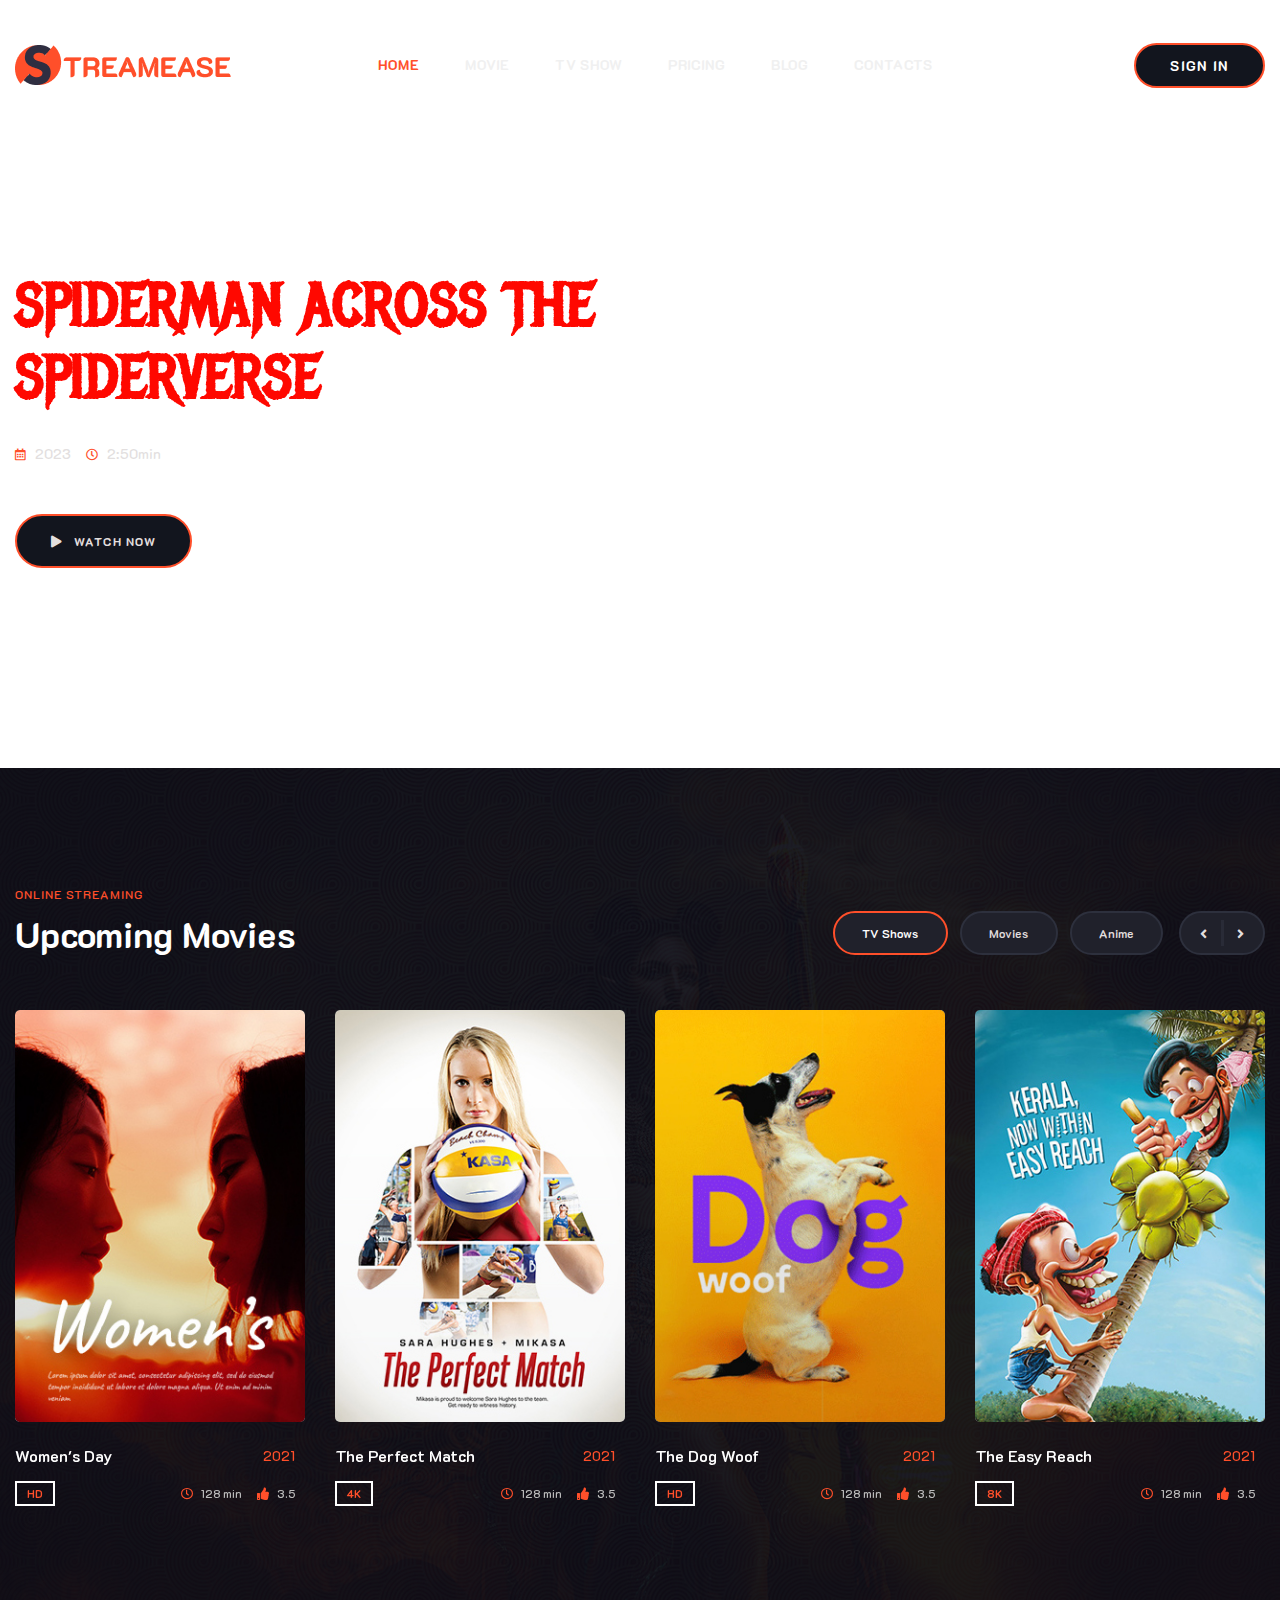
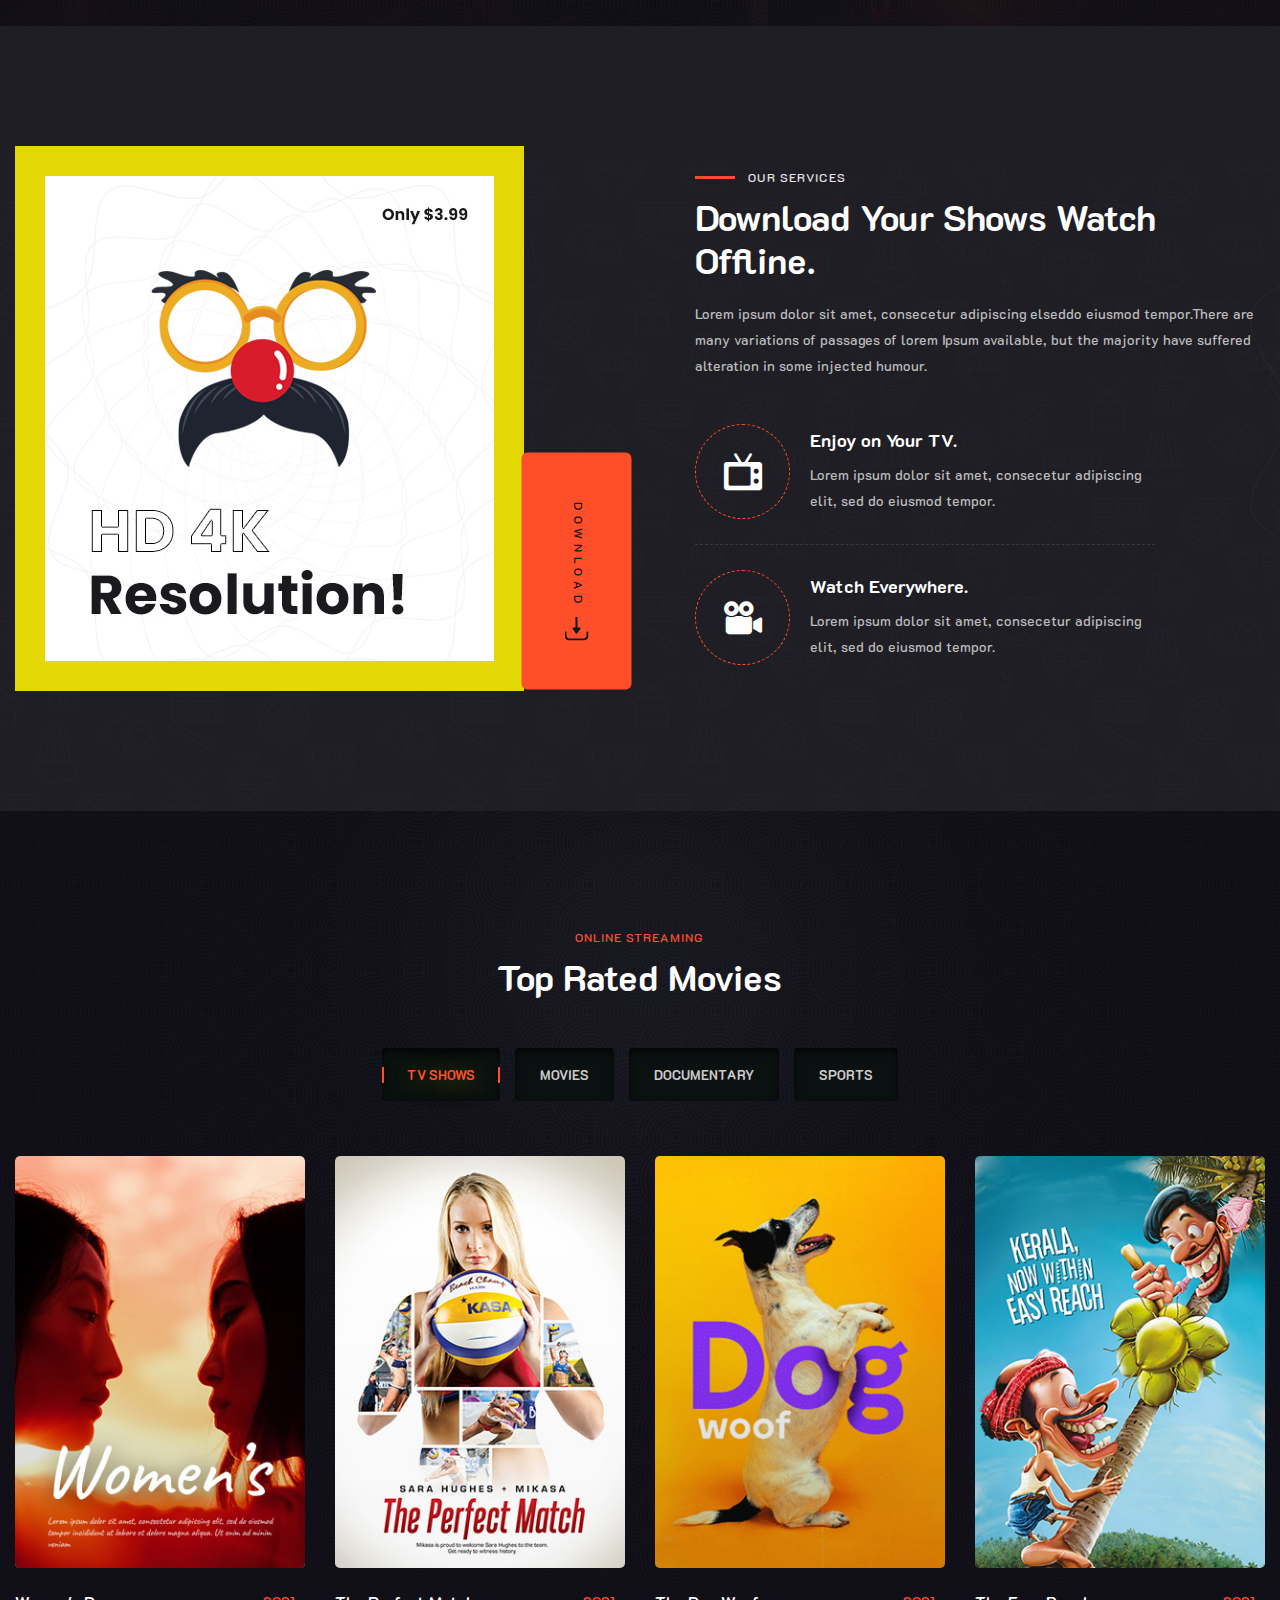
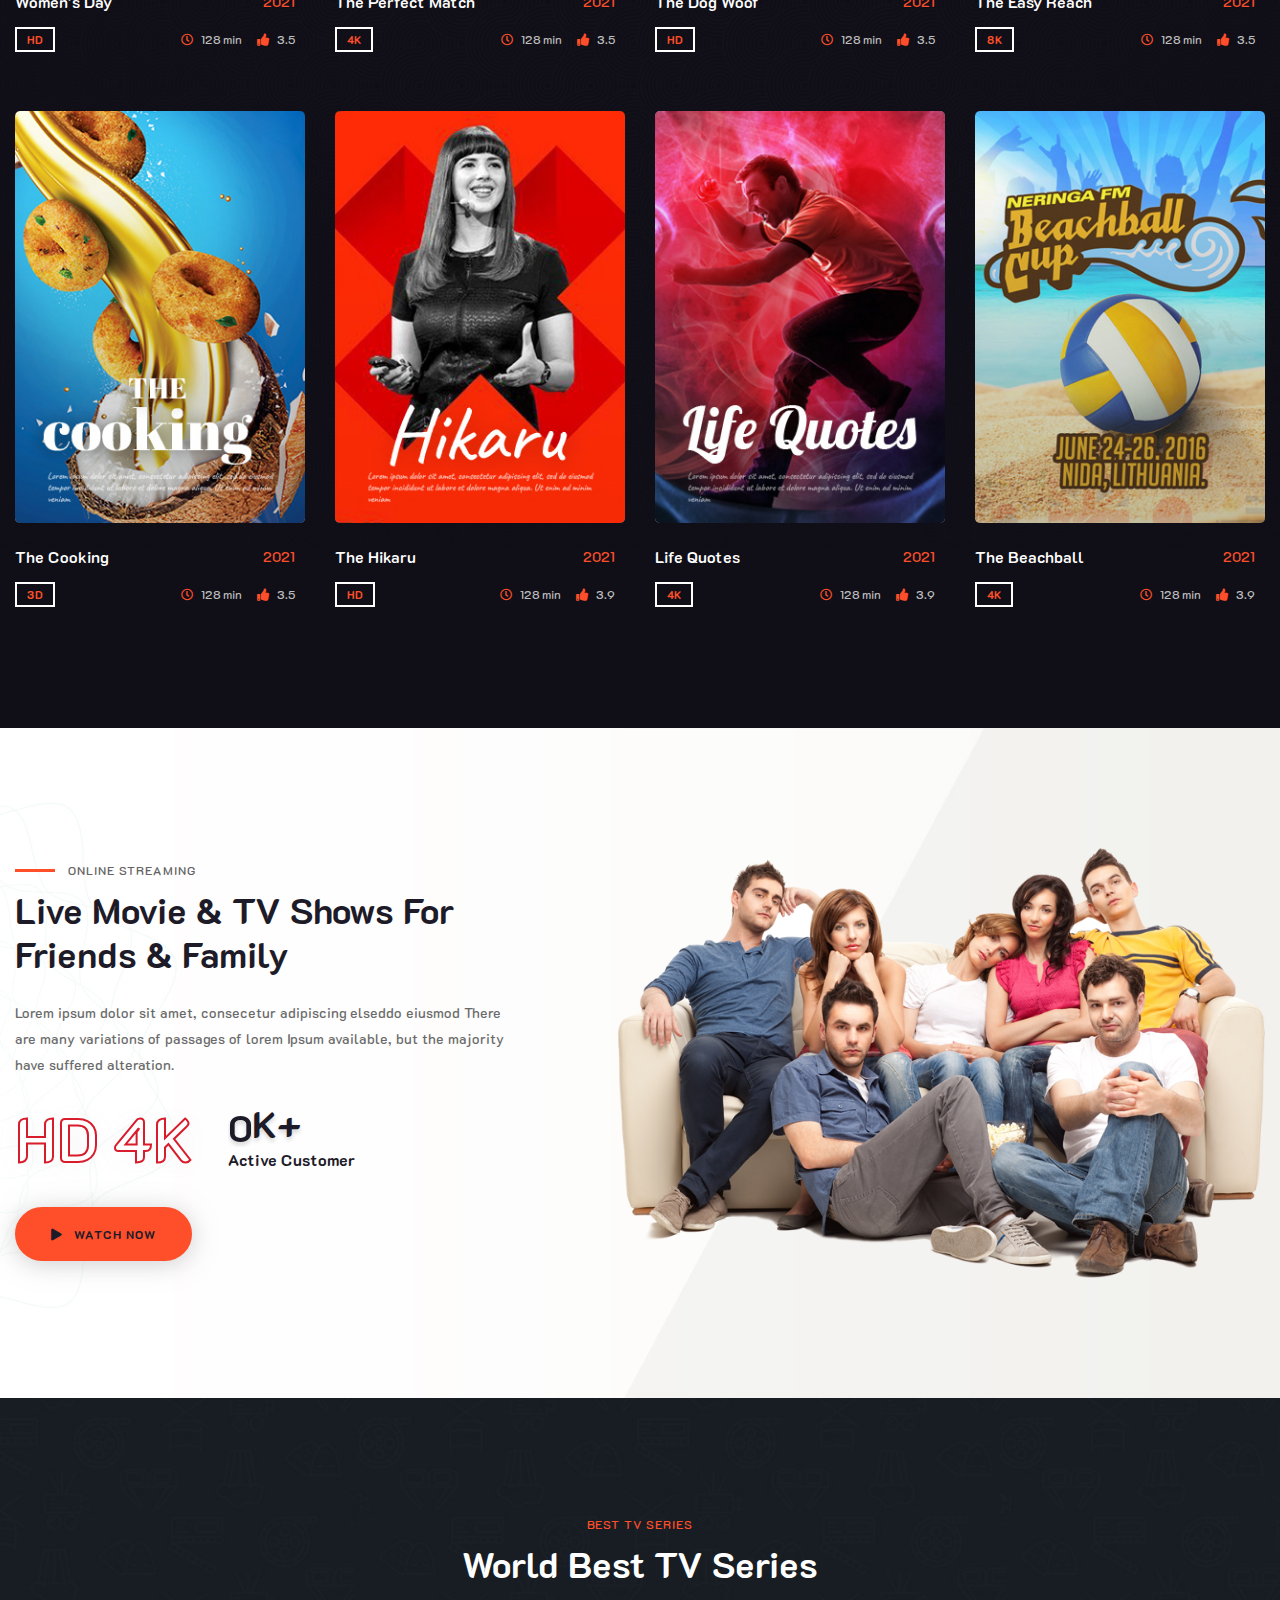
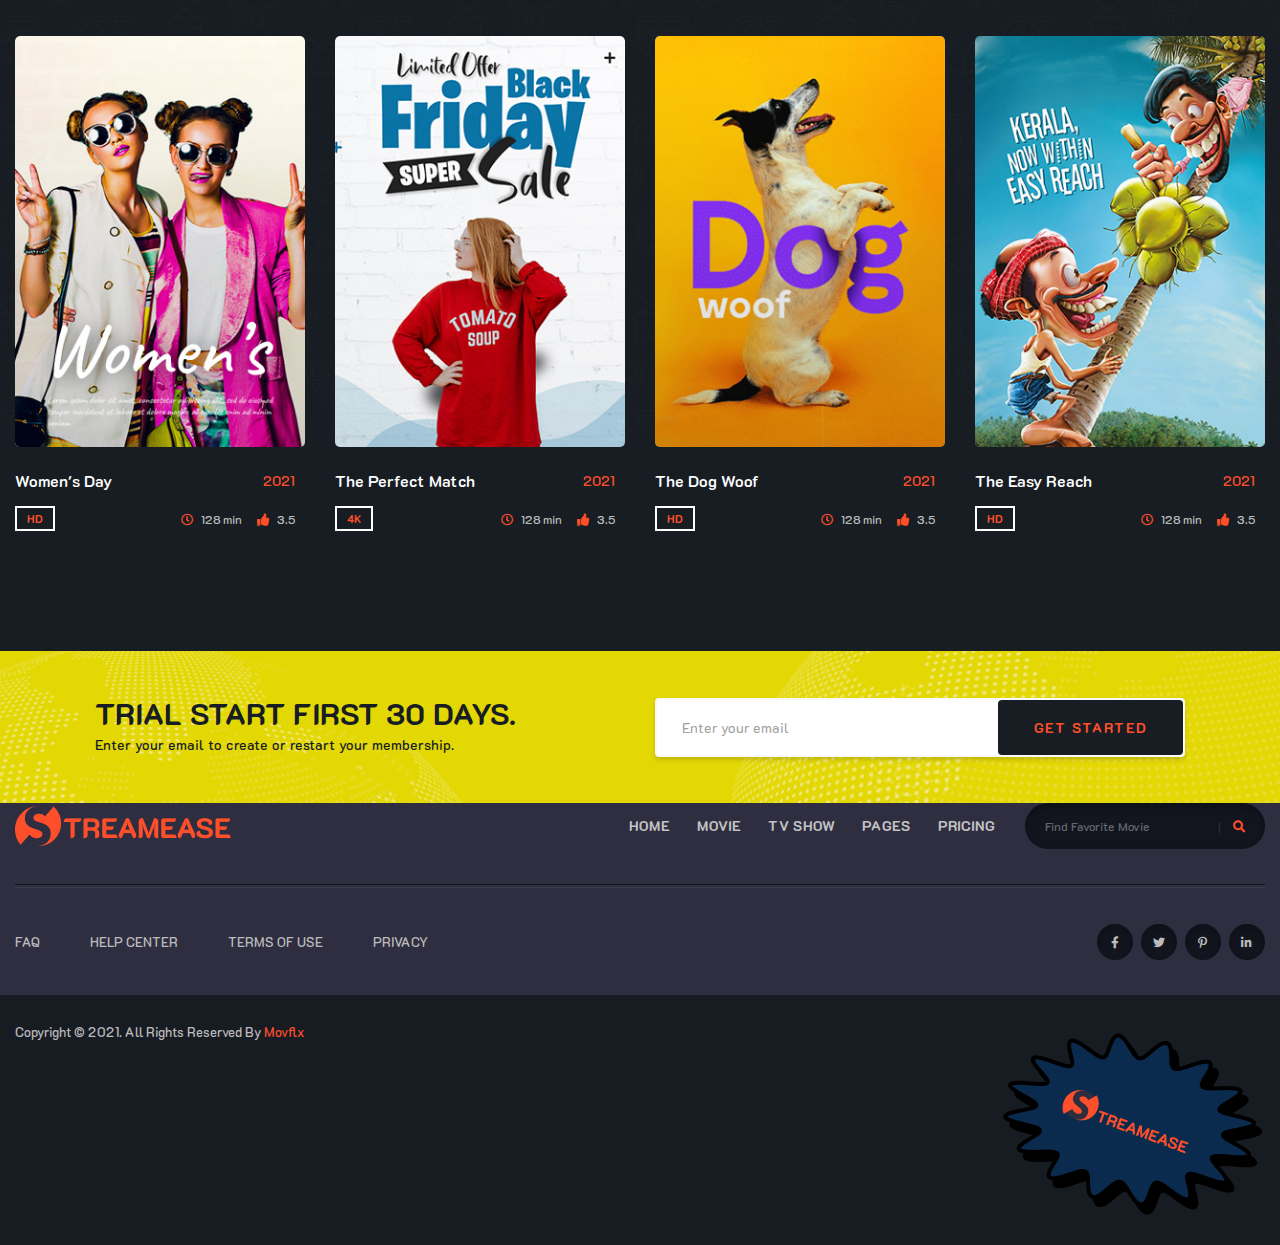
==== index.html @ 201228c8 "first commit" ====
<!doctype html>
<html class="no-js" lang="">
    
<head>
        <meta charset="utf-8">
        <meta http-equiv="x-ua-compatible" content="ie=edge">
        <title>StreamEase - Streaming made easy</title>
        <meta name="description" content="">
        <meta name="viewport" content="width=device-width, initial-scale=1">

		<link rel="shortcut icon" type="image/x-icon" href="img/favicon.png">
        

		<!-- CSS here -->
        <link rel="stylesheet" href="css/bootstrap.min.css">
        <link rel="stylesheet" href="css/animate.min.css">
        <link rel="stylesheet" href="css/magnific-popup.css">
        <link rel="stylesheet" href="css/fontawesome-all.min.css">
        <link rel="stylesheet" href="css/owl.carousel.min.css">
        <link rel="stylesheet" href="css/flaticon.css">
        <link rel="stylesheet" href="css/odometer.css">
        <link rel="stylesheet" href="css/aos.css">
        <link rel="stylesheet" href="css/slick.css">
        <link rel="stylesheet" href="css/default.css">
        <link rel="stylesheet" href="css/style.css">
        <link rel="stylesheet" href="css/responsive.css">
    </head>
    <body>

        <!-- preloader -->
        <!-- <div id="preloader">
            <div id="loading-center">
                <div id="loading-center-absolute">
                    <img src="img/preloader.svg" alt="">
                </div>
            </div>
        </div> -->
        <!-- preloader-end -->

		<!-- Scroll-top -->
        <button class="scroll-top scroll-to-target" data-target="html">
            <i class="fas fa-angle-up"></i>
        </button>
        <!-- Scroll-top-end-->

        <!-- header-area -->
        <header>
            <div id="sticky-header" class="menu-area transparent-header">
                <div class="container custom-container">
                    <div class="row">
                        <div class="col-12">
                            <div class="mobile-nav-toggler"><i class="fas fa-bars"></i></div>
                            <div class="menu-wrap">
                                <nav class="menu-nav show">
                                    <div class="logo">
                                        <a href="index.html">
                                            <img src="img/logo/logo.png" alt="Logo">
                                        </a>
                                    </div>
                                    <div class="navbar-wrap main-menu d-none d-lg-flex">
                                        <ul class="navigation">
                                            <li class="active menu-item-has-children"><a href="#">Home</a>
                                                <ul class="submenu">
                                                    <li class="active"><a href="index.html">Home One</a></li>
                                                    <li><a href="index-2.html">Home Two</a></li>
                                                </ul>
                                            </li>
                                            <li class="menu-item-has-children"><a href="#">Movie</a>
                                                <ul class="submenu">
                                                    <li><a href="movie.html">Movie</a></li>
                                                    <li><a href="movie-details.html">Movie Details</a></li>
                                                </ul>
                                            </li>
                                            <li><a href="tv-show.html">tv show</a></li>
                                            <li><a href="pricing.html">Pricing</a></li>
                                            <li class="menu-item-has-children"><a href="#">blog</a>
                                                <ul class="submenu">
                                                    <li><a href="blog.html">Our Blog</a></li>
                                                    <li><a href="blog-details.html">Blog Details</a></li>
                                                </ul>
                                            </li>
                                            <li><a href="contact.html">contacts</a></li>
                                        </ul>
                                    </div>
                                    <div class="header-action d-none d-md-block">
                                        <ul>
                                            <li class="header-search"><a href="#" data-toggle="modal" data-target="#search-modal"><i class="fas fa-search"></i></a></li>
                                            <li class="header-btn"><a href="#" class="btn">Sign In</a></li>
                                        </ul>
                                    </div>
                                </nav>
                            </div>

                            <!-- Mobile Menu  -->
                            <div class="mobile-menu">
                                <div class="close-btn"><i class="fas fa-times"></i></div>

                                <nav class="menu-box">
                                    <div class="nav-logo"><a href="index.html"><img src="img/logo/logo.png" alt="" title=""></a>
                                    </div>
                                    <div class="menu-outer">
                                        <!--Here Menu Will Come Automatically Via Javascript / Same Menu as in Header-->
                                    </div>
                                    <div class="social-links">
                                        <ul class="clearfix">
                                            <li><a href="#"><span class="fab fa-twitter"></span></a></li>
                                            <li><a href="#"><span class="fab fa-facebook-square"></span></a></li>
                                            <li><a href="#"><span class="fab fa-pinterest-p"></span></a></li>
                                            <li><a href="#"><span class="fab fa-instagram"></span></a></li>
                                            <li><a href="#"><span class="fab fa-youtube"></span></a></li>
                                        </ul>
                                    </div>
                                </nav>
                            </div>
                            <div class="menu-backdrop"></div>
                            <!-- End Mobile Menu -->

                            <!-- Modal Search -->
                            <div class="modal fade" id="search-modal" tabindex="-1" role="dialog" aria-hidden="true">
                                <div class="modal-dialog" role="document">
                                    <div class="modal-content">
                                        <form>
                                            <input type="text" placeholder="Search here...">
                                            <button><i class="fas fa-search"></i></button>
                                        </form>
                                    </div>
                                </div>
                            </div>
                            <!-- Modal Search-end -->

                        </div>
                    </div>
                </div>
            </div>
        </header>
        <!-- header-area-end -->


        <!-- main-area -->
        <main>

            <!-- banner-area -->
            <section class="banner-area banner-bg" data-background="img/banner/banner_bg01.jpg">
                <div class="container custom-container">
                    <div class="row">
                        <div class="col-xl-6 col-lg-8">
                            <div class="banner-content">
                                <h6 class="sub-title wow fadeInUp" data-wow-delay=".2s" data-wow-duration="1.8s"></h6>
                                <h2 class="title wow fadeInUp" data-wow-delay=".4s" data-wow-duration="1.8s" style="font-family: 'Metal Mania', cursive;"><span style="color: #FF0800;">SPIDERMAN ACROSS THE SPIDERVERSE</span></h2>
                                <div class="banner-meta wow fadeInUp" data-wow-delay=".6s" data-wow-duration="1.8s">
                                    <ul>
                                        <li class="release-time">
                                            <span><i class="far fa-calendar-alt"></i> 2023</span>
                                            <span><i class="far fa-clock"></i> 2:50min</span>
                                        </li>
                                    </ul>
                                </div>
                                <a href="https://youtu.be/shW9i6k8cB0" class="banner-btn btn popup-video wow fadeInUp" data-wow-delay=".8s" data-wow-duration="1.8s"><i class="fas fa-play"></i> Watch Now</a>
                            </div>
                        </div>
                    </div>
                </div>
            </section>
            <!-- banner-area-end -->

            <!-- up-coming-movie-area -->
            <section class="ucm-area ucm-bg" data-background="img/bg/ucm_bg.jpg">
                <div class="ucm-bg-shape" data-background="img/bg/ucm_bg_shape.png"></div>
                <div class="container">
                    <div class="row align-items-end mb-55">
                        <div class="col-lg-6">
                            <div class="section-title text-center text-lg-left">
                                <span class="sub-title">ONLINE STREAMING</span>
                                <h2 class="title">Upcoming Movies</h2>
                            </div>
                        </div>
                        <div class="col-lg-6">
                            <div class="ucm-nav-wrap">
                                <ul class="nav nav-tabs" id="myTab" role="tablist">
                                    <li class="nav-item" role="presentation">
                                        <a class="nav-link active" id="tvShow-tab" data-toggle="tab" href="#tvShow" role="tab" aria-controls="tvShow" aria-selected="true">TV Shows</a>
                                    </li>
                                    <li class="nav-item" role="presentation">
                                        <a class="nav-link" id="movies-tab" data-toggle="tab" href="#movies" role="tab" aria-controls="movies" aria-selected="false">Movies</a>
                                    </li>
                                    <li class="nav-item" role="presentation">
                                        <a class="nav-link" id="anime-tab" data-toggle="tab" href="#anime" role="tab" aria-controls="anime" aria-selected="false">Anime</a>
                                    </li>
                                </ul>
                            </div>
                        </div>
                    </div>
                    <div class="tab-content" id="myTabContent">
                        <div class="tab-pane fade show active" id="tvShow" role="tabpanel" aria-labelledby="tvShow-tab">
                            <div class="ucm-active owl-carousel">
                                <div class="movie-item mb-50">
                                    <div class="movie-poster">
                                        <a href="movie-details.html"><img src="img/poster/ucm_poster01.jpg" alt=""></a>
                                    </div>
                                    <div class="movie-content">
                                        <div class="top">
                                            <h5 class="title"><a href="movie-details.html">Women's Day</a></h5>
                                            <span class="date">2021</span>
                                        </div>
                                        <div class="bottom">
                                            <ul>
                                                <li><span class="quality">hd</span></li>
                                                <li>
                                                    <span class="duration"><i class="far fa-clock"></i> 128 min</span>
                                                    <span class="rating"><i class="fas fa-thumbs-up"></i> 3.5</span>
                                                </li>
                                            </ul>
                                        </div>
                                    </div>
                                </div>
                                <div class="movie-item mb-50">
                                    <div class="movie-poster">
                                        <a href="movie-details.html"><img src="img/poster/ucm_poster02.jpg" alt=""></a>
                                    </div>
                                    <div class="movie-content">
                                        <div class="top">
                                            <h5 class="title"><a href="movie-details.html">The Perfect Match</a></h5>
                                            <span class="date">2021</span>
                                        </div>
                                        <div class="bottom">
                                            <ul>
                                                <li><span class="quality">4k</span></li>
                                                <li>
                                                    <span class="duration"><i class="far fa-clock"></i> 128 min</span>
                                                    <span class="rating"><i class="fas fa-thumbs-up"></i> 3.5</span>
                                                </li>
                                            </ul>
                                        </div>
                                    </div>
                                </div>
                                <div class="movie-item mb-50">
                                    <div class="movie-poster">
                                        <a href="movie-details.html"><img src="img/poster/ucm_poster03.jpg" alt=""></a>
                                    </div>
                                    <div class="movie-content">
                                        <div class="top">
                                            <h5 class="title"><a href="movie-details.html">The Dog Woof</a></h5>
                                            <span class="date">2021</span>
                                        </div>
                                        <div class="bottom">
                                            <ul>
                                                <li><span class="quality">hd</span></li>
                                                <li>
                                                    <span class="duration"><i class="far fa-clock"></i> 128 min</span>
                                                    <span class="rating"><i class="fas fa-thumbs-up"></i> 3.5</span>
                                                </li>
                                            </ul>
                                        </div>
                                    </div>
                                </div>
                                <div class="movie-item mb-50">
                                    <div class="movie-poster">
                                        <a href="movie-details.html"><img src="img/poster/ucm_poster04.jpg" alt=""></a>
                                    </div>
                                    <div class="movie-content">
                                        <div class="top">
                                            <h5 class="title"><a href="movie-details.html">The Easy Reach</a></h5>
                                            <span class="date">2021</span>
                                        </div>
                                        <div class="bottom">
                                            <ul>
                                                <li><span class="quality">8k</span></li>
                                                <li>
                                                    <span class="duration"><i class="far fa-clock"></i> 128 min</span>
                                                    <span class="rating"><i class="fas fa-thumbs-up"></i> 3.5</span>
                                                </li>
                                            </ul>
                                        </div>
                                    </div>
                                </div>
                                <div class="movie-item mb-50">
                                    <div class="movie-poster">
                                        <a href="movie-details.html"><img src="img/poster/ucm_poster05.jpg" alt=""></a>
                                    </div>
                                    <div class="movie-content">
                                        <div class="top">
                                            <h5 class="title"><a href="movie-details.html">The Cooking</a></h5>
                                            <span class="date">2021</span>
                                        </div>
                                        <div class="bottom">
                                            <ul>
                                                <li><span class="quality">hd</span></li>
                                                <li>
                                                    <span class="duration"><i class="far fa-clock"></i> 128 min</span>
                                                    <span class="rating"><i class="fas fa-thumbs-up"></i> 3.5</span>
                                                </li>
                                            </ul>
                                        </div>
                                    </div>
                                </div>
                            </div>
                        </div>
                        <div class="tab-pane fade" id="movies" role="tabpanel" aria-labelledby="movies-tab">
                            <div class="ucm-active owl-carousel">
                                <div class="movie-item mb-50">
                                    <div class="movie-poster">
                                        <a href="movie-details.html"><img src="img/poster/ucm_poster05.jpg" alt=""></a>
                                    </div>
                                    <div class="movie-content">
                                        <div class="top">
                                            <h5 class="title"><a href="movie-details.html">The Cooking</a></h5>
                                            <span class="date">2021</span>
                                        </div>
                                        <div class="bottom">
                                            <ul>
                                                <li><span class="quality">hd</span></li>
                                                <li>
                                                    <span class="duration"><i class="far fa-clock"></i> 128 min</span>
                                                    <span class="rating"><i class="fas fa-thumbs-up"></i> 3.5</span>
                                                </li>
                                            </ul>
                                        </div>
                                    </div>
                                </div>
                                <div class="movie-item mb-50">
                                    <div class="movie-poster">
                                        <a href="movie-details.html"><img src="img/poster/ucm_poster06.jpg" alt=""></a>
                                    </div>
                                    <div class="movie-content">
                                        <div class="top">
                                            <h5 class="title"><a href="movie-details.html">The Hikers</a></h5>
                                            <span class="date">2021</span>
                                        </div>
                                        <div class="bottom">
                                            <ul>
                                                <li><span class="quality">4k</span></li>
                                                <li>
                                                    <span class="duration"><i class="far fa-clock"></i> 128 min</span>
                                                    <span class="rating"><i class="fas fa-thumbs-up"></i> 3.5</span>
                                                </li>
                                            </ul>
                                        </div>
                                    </div>
                                </div>
                                <div class="movie-item mb-50">
                                    <div class="movie-poster">
                                        <a href="movie-details.html"><img src="img/poster/ucm_poster07.jpg" alt=""></a>
                                    </div>
                                    <div class="movie-content">
                                        <div class="top">
                                            <h5 class="title"><a href="movie-details.html">Life Quotes</a></h5>
                                            <span class="date">2021</span>
                                        </div>
                                        <div class="bottom">
                                            <ul>
                                                <li><span class="quality">hd</span></li>
                                                <li>
                                                    <span class="duration"><i class="far fa-clock"></i> 128 min</span>
                                                    <span class="rating"><i class="fas fa-thumbs-up"></i> 3.5</span>
                                                </li>
                                            </ul>
                                        </div>
                                    </div>
                                </div>
                                <div class="movie-item mb-50">
                                    <div class="movie-poster">
                                        <a href="movie-details.html"><img src="img/poster/ucm_poster08.jpg" alt=""></a>
                                    </div>
                                    <div class="movie-content">
                                        <div class="top">
                                            <h5 class="title"><a href="movie-details.html">The Beachball</a></h5>
                                            <span class="date">2021</span>
                                        </div>
                                        <div class="bottom">
                                            <ul>
                                                <li><span class="quality">4k</span></li>
                                                <li>
                                                    <span class="duration"><i class="far fa-clock"></i> 128 min</span>
                                                    <span class="rating"><i class="fas fa-thumbs-up"></i> 3.5</span>
                                                </li>
                                            </ul>
                                        </div>
                                    </div>
                                </div>
                                <div class="movie-item mb-50">
                                    <div class="movie-poster">
                                        <a href="movie-details.html"><img src="img/poster/ucm_poster03.jpg" alt=""></a>
                                    </div>
                                    <div class="movie-content">
                                        <div class="top">
                                            <h5 class="title"><a href="movie-details.html">The Dog Woof</a></h5>
                                            <span class="date">2021</span>
                                        </div>
                                        <div class="bottom">
                                            <ul>
                                                <li><span class="quality">hd</span></li>
                                                <li>
                                                    <span class="duration"><i class="far fa-clock"></i> 128 min</span>
                                                    <span class="rating"><i class="fas fa-thumbs-up"></i> 3.5</span>
                                                </li>
                                            </ul>
                                        </div>
                                    </div>
                                </div>
                            </div>
                        </div>
                        <div class="tab-pane fade" id="anime" role="tabpanel" aria-labelledby="anime-tab">
                            <div class="ucm-active owl-carousel">
                                <div class="movie-item mb-50">
                                    <div class="movie-poster">
                                        <a href="movie-details.html"><img src="img/poster/ucm_poster01.jpg" alt=""></a>
                                    </div>
                                    <div class="movie-content">
                                        <div class="top">
                                            <h5 class="title"><a href="movie-details.html">Women's Day</a></h5>
                                            <span class="date">2021</span>
                                        </div>
                                        <div class="bottom">
                                            <ul>
                                                <li><span class="quality">hd</span></li>
                                                <li>
                                                    <span class="duration"><i class="far fa-clock"></i> 128 min</span>
                                                    <span class="rating"><i class="fas fa-thumbs-up"></i> 3.5</span>
                                                </li>
                                            </ul>
                                        </div>
                                    </div>
                                </div>
                                <div class="movie-item mb-50">
                                    <div class="movie-poster">
                                        <a href="movie-details.html"><img src="img/poster/ucm_poster02.jpg" alt=""></a>
                                    </div>
                                    <div class="movie-content">
                                        <div class="top">
                                            <h5 class="title"><a href="movie-details.html">The Perfect Match</a></h5>
                                            <span class="date">2021</span>
                                        </div>
                                        <div class="bottom">
                                            <ul>
                                                <li><span class="quality">4k</span></li>
                                                <li>
                                                    <span class="duration"><i class="far fa-clock"></i> 128 min</span>
                                                    <span class="rating"><i class="fas fa-thumbs-up"></i> 3.5</span>
                                                </li>
                                            </ul>
                                        </div>
                                    </div>
                                </div>
                                <div class="movie-item mb-50">
                                    <div class="movie-poster">
                                        <a href="movie-details.html"><img src="img/poster/ucm_poster03.jpg" alt=""></a>
                                    </div>
                                    <div class="movie-content">
                                        <div class="top">
                                            <h5 class="title"><a href="movie-details.html">The Dog Woof</a></h5>
                                            <span class="date">2021</span>
                                        </div>
                                        <div class="bottom">
                                            <ul>
                                                <li><span class="quality">hd</span></li>
                                                <li>
                                                    <span class="duration"><i class="far fa-clock"></i> 128 min</span>
                                                    <span class="rating"><i class="fas fa-thumbs-up"></i> 3.5</span>
                                                </li>
                                            </ul>
                                        </div>
                                    </div>
                                </div>
                                <div class="movie-item mb-50">
                                    <div class="movie-poster">
                                        <a href="movie-details.html"><img src="img/poster/ucm_poster04.jpg" alt=""></a>
                                    </div>
                                    <div class="movie-content">
                                        <div class="top">
                                            <h5 class="title"><a href="movie-details.html">The Easy Reach</a></h5>
                                            <span class="date">2021</span>
                                        </div>
                                        <div class="bottom">
                                            <ul>
                                                <li><span class="quality">8k</span></li>
                                                <li>
                                                    <span class="duration"><i class="far fa-clock"></i> 128 min</span>
                                                    <span class="rating"><i class="fas fa-thumbs-up"></i> 3.5</span>
                                                </li>
                                            </ul>
                                        </div>
                                    </div>
                                </div>
                                <div class="movie-item mb-50">
                                    <div class="movie-poster">
                                        <a href="movie-details.html"><img src="img/poster/ucm_poster05.jpg" alt=""></a>
                                    </div>
                                    <div class="movie-content">
                                        <div class="top">
                                            <h5 class="title"><a href="movie-details.html">The Cooking</a></h5>
                                            <span class="date">2021</span>
                                        </div>
                                        <div class="bottom">
                                            <ul>
                                                <li><span class="quality">hd</span></li>
                                                <li>
                                                    <span class="duration"><i class="far fa-clock"></i> 128 min</span>
                                                    <span class="rating"><i class="fas fa-thumbs-up"></i> 3.5</span>
                                                </li>
                                            </ul>
                                        </div>
                                    </div>
                                </div>
                            </div>
                        </div>
                    </div>
                </div>
            </section>
            <!-- up-coming-movie-area-end -->

            <!-- services-area -->
            <section class="services-area services-bg" data-background="img/bg/services_bg.jpg">
                <div class="container">
                    <div class="row align-items-center">
                        <div class="col-lg-6">
                            <div class="services-img-wrap">
                                <img src="img/images/services_img.jpg" alt="">
                                <a href="img/images/services_img.jpg" class="download-btn" download>Download <img src="fonts/download.svg" alt=""></a>
                            </div>
                        </div>
                        <div class="col-lg-6">
                            <div class="services-content-wrap">
                                <div class="section-title title-style-two mb-20">
                                    <span class="sub-title">Our Services</span>
                                    <h2 class="title">Download Your Shows Watch Offline.</h2>
                                </div>
                                <p>Lorem ipsum dolor sit amet, consecetur adipiscing elseddo eiusmod tempor.There are many variations of passages of lorem
                                Ipsum available, but the majority have suffered alteration in some injected humour.</p>
                                <div class="services-list">
                                    <ul>
                                        <li>
                                            <div class="icon">
                                                <i class="flaticon-television"></i>
                                            </div>
                                            <div class="content">
                                                <h5>Enjoy on Your TV.</h5>
                                                <p>Lorem ipsum dolor sit amet, consecetur adipiscing elit, sed do eiusmod tempor.</p>
                                            </div>
                                        </li>
                                        <li>
                                            <div class="icon">
                                                <i class="flaticon-video-camera"></i>
                                            </div>
                                            <div class="content">
                                                <h5>Watch Everywhere.</h5>
                                                <p>Lorem ipsum dolor sit amet, consecetur adipiscing elit, sed do eiusmod tempor.</p>
                                            </div>
                                        </li>
                                    </ul>
                                </div>
                            </div>
                        </div>
                    </div>
                </div>
            </section>
            <!-- services-area-end -->

            <!-- top-rated-movie -->
            <section class="top-rated-movie tr-movie-bg" data-background="img/bg/tr_movies_bg.jpg">
                <div class="container">
                    <div class="row justify-content-center">
                        <div class="col-lg-8">
                            <div class="section-title text-center mb-50">
                                <span class="sub-title">ONLINE STREAMING</span>
                                <h2 class="title">Top Rated Movies</h2>
                            </div>
                        </div>
                    </div>
                    <div class="row justify-content-center">
                        <div class="col-lg-8">
                            <div class="tr-movie-menu-active text-center">
                                <button class="active" data-filter="*">TV Shows</button>
                                <button class="" data-filter=".cat-one">Movies</button>
                                <button class="" data-filter=".cat-two">documentary</button>
                                <button class="" data-filter=".cat-three">sports</button>
                            </div>
                        </div>
                    </div>
                    <div class="row tr-movie-active">
                        <div class="col-xl-3 col-lg-4 col-sm-6 grid-item grid-sizer cat-two">
                            <div class="movie-item mb-60">
                                <div class="movie-poster">
                                    <a href="movie-details.html"><img src="img/poster/ucm_poster01.jpg" alt=""></a>
                                </div>
                                <div class="movie-content">
                                    <div class="top">
                                        <h5 class="title"><a href="movie-details.html">Women's Day</a></h5>
                                        <span class="date">2021</span>
                                    </div>
                                    <div class="bottom">
                                        <ul>
                                            <li><span class="quality">hd</span></li>
                                            <li>
                                                <span class="duration"><i class="far fa-clock"></i> 128 min</span>
                                                <span class="rating"><i class="fas fa-thumbs-up"></i> 3.5</span>
                                            </li>
                                        </ul>
                                    </div>
                                </div>
                            </div>
                        </div>
                        <div class="col-xl-3 col-lg-4 col-sm-6 grid-item grid-sizer cat-one cat-three">
                            <div class="movie-item mb-60">
                                <div class="movie-poster">
                                    <a href="movie-details.html"><img src="img/poster/ucm_poster02.jpg" alt=""></a>
                                </div>
                                <div class="movie-content">
                                    <div class="top">
                                        <h5 class="title"><a href="movie-details.html">The Perfect Match</a></h5>
                                        <span class="date">2021</span>
                                    </div>
                                    <div class="bottom">
                                        <ul>
                                            <li><span class="quality">4k</span></li>
                                            <li>
                                                <span class="duration"><i class="far fa-clock"></i> 128 min</span>
                                                <span class="rating"><i class="fas fa-thumbs-up"></i> 3.5</span>
                                            </li>
                                        </ul>
                                    </div>
                                </div>
                            </div>
                        </div>
                        <div class="col-xl-3 col-lg-4 col-sm-6 grid-item grid-sizer cat-two">
                            <div class="movie-item mb-60">
                                <div class="movie-poster">
                                    <a href="movie-details.html"><img src="img/poster/ucm_poster03.jpg" alt=""></a>
                                </div>
                                <div class="movie-content">
                                    <div class="top">
                                        <h5 class="title"><a href="movie-details.html">The Dog Woof</a></h5>
                                        <span class="date">2021</span>
                                    </div>
                                    <div class="bottom">
                                        <ul>
                                            <li><span class="quality">hd</span></li>
                                            <li>
                                                <span class="duration"><i class="far fa-clock"></i> 128 min</span>
                                                <span class="rating"><i class="fas fa-thumbs-up"></i> 3.5</span>
                                            </li>
                                        </ul>
                                    </div>
                                </div>
                            </div>
                        </div>
                        <div class="col-xl-3 col-lg-4 col-sm-6 grid-item grid-sizer cat-one cat-three">
                            <div class="movie-item mb-60">
                                <div class="movie-poster">
                                    <a href="movie-details.html"><img src="img/poster/ucm_poster04.jpg" alt=""></a>
                                </div>
                                <div class="movie-content">
                                    <div class="top">
                                        <h5 class="title"><a href="movie-details.html">The Easy Reach</a></h5>
                                        <span class="date">2021</span>
                                    </div>
                                    <div class="bottom">
                                        <ul>
                                            <li><span class="quality">8K</span></li>
                                            <li>
                                                <span class="duration"><i class="far fa-clock"></i> 128 min</span>
                                                <span class="rating"><i class="fas fa-thumbs-up"></i> 3.5</span>
                                            </li>
                                        </ul>
                                    </div>
                                </div>
                            </div>
                        </div>
                        <div class="col-xl-3 col-lg-4 col-sm-6 grid-item grid-sizer cat-two">
                            <div class="movie-item mb-60">
                                <div class="movie-poster">
                                    <a href="movie-details.html"><img src="img/poster/ucm_poster05.jpg" alt=""></a>
                                </div>
                                <div class="movie-content">
                                    <div class="top">
                                        <h5 class="title"><a href="movie-details.html">The Cooking</a></h5>
                                        <span class="date">2021</span>
                                    </div>
                                    <div class="bottom">
                                        <ul>
                                            <li><span class="quality">3D</span></li>
                                            <li>
                                                <span class="duration"><i class="far fa-clock"></i> 128 min</span>
                                                <span class="rating"><i class="fas fa-thumbs-up"></i> 3.5</span>
                                            </li>
                                        </ul>
                                    </div>
                                </div>
                            </div>
                        </div>
                        <div class="col-xl-3 col-lg-4 col-sm-6 grid-item grid-sizer cat-one cat-three">
                            <div class="movie-item mb-60">
                                <div class="movie-poster">
                                    <a href="movie-details.html"><img src="img/poster/ucm_poster06.jpg" alt=""></a>
                                </div>
                                <div class="movie-content">
                                    <div class="top">
                                        <h5 class="title"><a href="movie-details.html">The Hikaru</a></h5>
                                        <span class="date">2021</span>
                                    </div>
                                    <div class="bottom">
                                        <ul>
                                            <li><span class="quality">hd</span></li>
                                            <li>
                                                <span class="duration"><i class="far fa-clock"></i> 128 min</span>
                                                <span class="rating"><i class="fas fa-thumbs-up"></i> 3.9</span>
                                            </li>
                                        </ul>
                                    </div>
                                </div>
                            </div>
                        </div>
                        <div class="col-xl-3 col-lg-4 col-sm-6 grid-item grid-sizer cat-two">
                            <div class="movie-item mb-60">
                                <div class="movie-poster">
                                    <a href="movie-details.html"><img src="img/poster/ucm_poster07.jpg" alt=""></a>
                                </div>
                                <div class="movie-content">
                                    <div class="top">
                                        <h5 class="title"><a href="movie-details.html">Life Quotes</a></h5>
                                        <span class="date">2021</span>
                                    </div>
                                    <div class="bottom">
                                        <ul>
                                            <li><span class="quality">4K</span></li>
                                            <li>
                                                <span class="duration"><i class="far fa-clock"></i> 128 min</span>
                                                <span class="rating"><i class="fas fa-thumbs-up"></i> 3.9</span>
                                            </li>
                                        </ul>
                                    </div>
                                </div>
                            </div>
                        </div>
                        <div class="col-xl-3 col-lg-4 col-sm-6 grid-item grid-sizer cat-one cat-three">
                            <div class="movie-item mb-60">
                                <div class="movie-poster">
                                    <a href="movie-details.html"><img src="img/poster/ucm_poster08.jpg" alt=""></a>
                                </div>
                                <div class="movie-content">
                                    <div class="top">
                                        <h5 class="title"><a href="movie-details.html">The Beachball</a></h5>
                                        <span class="date">2021</span>
                                    </div>
                                    <div class="bottom">
                                        <ul>
                                            <li><span class="quality">4K</span></li>
                                            <li>
                                                <span class="duration"><i class="far fa-clock"></i> 128 min</span>
                                                <span class="rating"><i class="fas fa-thumbs-up"></i> 3.9</span>
                                            </li>
                                        </ul>
                                    </div>
                                </div>
                            </div>
                        </div>
                    </div>
                </div>
            </section>
            <!-- top-rated-movie-end -->

            <!-- live-area -->
            <section class="live-area live-bg fix" data-background="img/bg/live_bg.jpg">
                <div class="container">
                    <div class="row align-items-center">
                        <div class="col-xl-5 col-lg-6">
                            <div class="section-title title-style-two mb-25">
                                <span class="sub-title">ONLINE STREAMING</span>
                                <h2 class="title">Live Movie & TV Shows For Friends & Family</h2>
                            </div>
                            <div class="live-movie-content">
                                <p>Lorem ipsum dolor sit amet, consecetur adipiscing elseddo eiusmod There are many variations of passages of lorem Ipsum
                                available, but the majority have suffered alteration.</p>
                                <div class="live-fact-wrap">
                                    <div class="resolution">
                                        <h2>HD 4K</h2>
                                    </div>
                                    <div class="active-customer">
                                        <h4><span class="odometer" data-count="20"></span>K+</h4>
                                        <p>Active Customer</p>
                                    </div>
                                </div>
                                <a href="https://www.youtube.com/watch?v=R2gbPxeNk2E" class="btn popup-video"><i class="fas fa-play"></i> Watch Now</a>
                            </div>
                        </div>
                        <div class="col-xl-7 col-lg-6">
                            <div class="live-movie-img wow fadeInRight" data-wow-delay=".2s" data-wow-duration="1.8s">
                                <img src="img/images/live_img.png" alt="">
                            </div>
                        </div>
                    </div>
                </div>
            </section>
            <!-- live-area-end -->

            <!-- tv-series-area -->
            <section class="tv-series-area tv-series-bg" data-background="img/bg/tv_series_bg.jpg">
                <div class="container">
                    <div class="row justify-content-center">
                        <div class="col-lg-8">
                            <div class="section-title text-center mb-50">
                                <span class="sub-title">Best TV Series</span>
                                <h2 class="title">World Best TV Series</h2>
                            </div>
                        </div>
                    </div>
                    <div class="row justify-content-center">
                        <div class="col-xl-3 col-lg-4 col-sm-6">
                            <div class="movie-item mb-50">
                                <div class="movie-poster">
                                    <a href="movie-details.html"><img src="img/poster/ucm_poster09.jpg" alt=""></a>
                                </div>
                                <div class="movie-content">
                                    <div class="top">
                                        <h5 class="title"><a href="movie-details.html">Women's Day</a></h5>
                                        <span class="date">2021</span>
                                    </div>
                                    <div class="bottom">
                                        <ul>
                                            <li><span class="quality">hd</span></li>
                                            <li>
                                                <span class="duration"><i class="far fa-clock"></i> 128 min</span>
                                                <span class="rating"><i class="fas fa-thumbs-up"></i> 3.5</span>
                                            </li>
                                        </ul>
                                    </div>
                                </div>
                            </div>
                        </div>
                        <div class="col-xl-3 col-lg-4 col-sm-6">
                            <div class="movie-item mb-50">
                                <div class="movie-poster">
                                    <a href="movie-details.html"><img src="img/poster/ucm_poster10.jpg" alt=""></a>
                                </div>
                                <div class="movie-content">
                                    <div class="top">
                                        <h5 class="title"><a href="movie-details.html">The Perfect Match</a></h5>
                                        <span class="date">2021</span>
                                    </div>
                                    <div class="bottom">
                                        <ul>
                                            <li><span class="quality">4k</span></li>
                                            <li>
                                                <span class="duration"><i class="far fa-clock"></i> 128 min</span>
                                                <span class="rating"><i class="fas fa-thumbs-up"></i> 3.5</span>
                                            </li>
                                        </ul>
                                    </div>
                                </div>
                            </div>
                        </div>
                        <div class="col-xl-3 col-lg-4 col-sm-6">
                            <div class="movie-item mb-50">
                                <div class="movie-poster">
                                    <a href="movie-details.html"><img src="img/poster/ucm_poster03.jpg" alt=""></a>
                                </div>
                                <div class="movie-content">
                                    <div class="top">
                                        <h5 class="title"><a href="movie-details.html">The Dog Woof</a></h5>
                                        <span class="date">2021</span>
                                    </div>
                                    <div class="bottom">
                                        <ul>
                                            <li><span class="quality">hd</span></li>
                                            <li>
                                                <span class="duration"><i class="far fa-clock"></i> 128 min</span>
                                                <span class="rating"><i class="fas fa-thumbs-up"></i> 3.5</span>
                                            </li>
                                        </ul>
                                    </div>
                                </div>
                            </div>
                        </div>
                        <div class="col-xl-3 col-lg-4 col-sm-6">
                            <div class="movie-item mb-50">
                                <div class="movie-poster">
                                    <a href="movie-details.html"><img src="img/poster/ucm_poster04.jpg" alt=""></a>
                                </div>
                                <div class="movie-content">
                                    <div class="top">
                                        <h5 class="title"><a href="movie-details.html">The Easy Reach</a></h5>
                                        <span class="date">2021</span>
                                    </div>
                                    <div class="bottom">
                                        <ul>
                                            <li><span class="quality">hd</span></li>
                                            <li>
                                                <span class="duration"><i class="far fa-clock"></i> 128 min</span>
                                                <span class="rating"><i class="fas fa-thumbs-up"></i> 3.5</span>
                                            </li>
                                        </ul>
                                    </div>
                                </div>
                            </div>
                        </div>
                    </div>
                </div>
            </section>
            <!-- tv-series-area-end -->

            <!-- newsletter-area -->
            <section class="newsletter-area newsletter-bg" data-background="img/bg/newsletter_bg.jpg">
                <div class="container">
                    <div class="newsletter-inner-wrap">
                        <div class="row align-items-center">
                            <div class="col-lg-6">
                                <div class="newsletter-content">
                                    <h4>Trial Start First 30 Days.</h4>
                                    <p>Enter your email to create or restart your membership.</p>
                                </div>
                            </div>
                            <div class="col-lg-6">
                                <form action="#" class="newsletter-form">
                                    <input type="email" required placeholder="Enter your email">
                                    <button class="btn">get started</button>
                                </form>
                            </div>
                        </div>
                    </div>
                </div>
            </section>
            <!-- newsletter-area-end -->

        </main>
        <!-- main-area-end -->


        <!-- footer-area -->
        <footer>
            <div class="footer-top-wrap">
                <div class="container">
                    <div class="footer-menu-wrap">
                        <div class="row align-items-center">
                            <div class="col-lg-3">
                                <div class="footer-logo">
                                    <a href="index.html"><img src="img/logo/logo.png" alt=""></a>
                                </div>
                            </div>
                            <div class="col-lg-9">
                                <div class="footer-menu">
                                    <nav>
                                        <ul class="navigation">
                                            <li><a href="index.html">Home</a></li>
                                            <li><a href="index.html">Movie</a></li>
                                            <li><a href="index.html">tv show</a></li>
                                            <li><a href="index.html">pages</a></li>
                                            <li><a href="pricing.html">Pricing</a></li>
                                        </ul>
                                        <div class="footer-search">
                                            <form action="#">
                                                <input type="text" placeholder="Find Favorite Movie">
                                                <button><i class="fas fa-search"></i></button>
                                            </form>
                                        </div>
                                    </nav>
                                </div>
                            </div>
                        </div>
                    </div>
                    <div class="footer-quick-link-wrap">
                        <div class="row align-items-center">
                            <div class="col-md-7">
                                <div class="quick-link-list">
                                    <ul>
                                        <li><a href="#">FAQ</a></li>
                                        <li><a href="#">Help Center</a></li>
                                        <li><a href="#">Terms of Use</a></li>
                                        <li><a href="#">Privacy</a></li>
                                    </ul>
                                </div>
                            </div>
                            <div class="col-md-5">
                                <div class="footer-social">
                                    <ul>
                                        <li><a href="#"><i class="fab fa-facebook-f"></i></a></li>
                                        <li><a href="#"><i class="fab fa-twitter"></i></a></li>
                                        <li><a href="#"><i class="fab fa-pinterest-p"></i></a></li>
                                        <li><a href="#"><i class="fab fa-linkedin-in"></i></a></li>
                                    </ul>
                                </div>
                            </div>
                        </div>
                    </div>
                </div>
            </div>
            <div class="copyright-wrap">
                <div class="container">
                    <div class="row">
                        <div class="col-lg-6 col-md-6">
                            <div class="copyright-text">
                                <p>Copyright &copy; 2021. All Rights Reserved By <a href="index.html">Movflx</a></p>
                            </div>
                        </div>
                        <div class="col-lg-6 col-md-6">
                            <div class="payment-method-img text-center text-md-right">
                                <img src="img/images/card_img.png" alt="img">
                            </div>
                        </div>
                    </div>
                </div>
            </div>
        </footer>
        <!-- footer-area-end -->





		<!-- JS here -->
        <script src="js/vendor/jquery-3.6.0.min.js"></script>
        <script src="js/popper.min.js"></script>
        <script src="js/bootstrap.min.js"></script>
        <script src="js/isotope.pkgd.min.js"></script>
        <script src="js/imagesloaded.pkgd.min.js"></script>
        <script src="js/jquery.magnific-popup.min.js"></script>
        <script src="js/owl.carousel.min.js"></script>
        <script src="js/jquery.odometer.min.js"></script>
        <script src="js/jquery.appear.js"></script>
        <script src="js/slick.min.js"></script>
        <script src="js/ajax-form.js"></script>
        <script src="js/wow.min.js"></script>
        <script src="js/aos.js"></script>
        <script src="js/plugins.js"></script>
        <script src="js/main.js"></script>
    </body>

<!-- Mirrored from themebeyond.com/html/movflx/index.html by HTTrack Website Copier/3.x [XR&CO'2014], Wed, 09 Aug 2023 14:12:14 GMT -->
</html>
---- css/flaticon.css ----
/*
  	Flaticon icon font: Flaticon
  	Creation date: 14/03/2021 08:05
  	*/

@font-face {
  font-family: "Flaticon";
  src: url("../fonts/Flaticon.eot");
  src: url("../fonts/Flaticond41d.eot?#iefix") format("embedded-opentype"),
       url("../fonts/Flaticon.woff2") format("woff2"),
       url("../fonts/Flaticon.woff") format("woff"),
       url("../fonts/Flaticon.ttf") format("truetype"),
       url("../fonts/Flaticon.svg#Flaticon") format("svg");
  font-weight: normal;
  font-style: normal;
}

@media screen and (-webkit-min-device-pixel-ratio:0) {
  @font-face {
    font-family: "Flaticon";
    src: url("../fonts/Flaticon.svg#Flaticon") format("svg");
  }
}

[class^="flaticon-"]:before, [class*=" flaticon-"]:before,
[class^="flaticon-"]:after, [class*=" flaticon-"]:after {
  font-family: Flaticon;
  font-style: normal;
}

.flaticon-television:before { content: "\f100"; }
.flaticon-globe:before { content: "\f101"; }
.flaticon-video-camera:before { content: "\f102"; }
---- css/odometer.css ----
.odometer.odometer-auto-theme, .odometer.odometer-theme-default {
  display: inline-block;
  vertical-align: middle;
  *vertical-align: auto;
  *zoom: 1;
  *display: inline;
  position: relative;
}
.odometer.odometer-auto-theme .odometer-digit, .odometer.odometer-theme-default .odometer-digit {
  display: inline-block;
  vertical-align: middle;
  *vertical-align: auto;
  *zoom: 1;
  *display: inline;
  position: relative;
}
.odometer.odometer-auto-theme .odometer-digit .odometer-digit-spacer, .odometer.odometer-theme-default .odometer-digit .odometer-digit-spacer {
  display: inline-block;
  vertical-align: middle;
  *vertical-align: auto;
  *zoom: 1;
  *display: inline;
  visibility: hidden;
}
.odometer.odometer-auto-theme .odometer-digit .odometer-digit-inner, .odometer.odometer-theme-default .odometer-digit .odometer-digit-inner {
  text-align: left;
  display: block;
  position: absolute;
  top: 0;
  left: 0;
  right: 0;
  bottom: 0;
  overflow: hidden;
}
.odometer.odometer-auto-theme .odometer-digit .odometer-ribbon, .odometer.odometer-theme-default .odometer-digit .odometer-ribbon {
  display: block;
}
.odometer.odometer-auto-theme .odometer-digit .odometer-ribbon-inner, .odometer.odometer-theme-default .odometer-digit .odometer-ribbon-inner {
  display: block;
  -webkit-backface-visibility: hidden;
  backface-visibility: hidden;
}
.odometer.odometer-auto-theme .odometer-digit .odometer-value, .odometer.odometer-theme-default .odometer-digit .odometer-value {
  display: block;
  -webkit-transform: translateZ(0);
  transform: translateZ(0);
}
.odometer.odometer-auto-theme .odometer-digit .odometer-value.odometer-last-value, .odometer.odometer-theme-default .odometer-digit .odometer-value.odometer-last-value {
  position: absolute;
}
.odometer.odometer-auto-theme.odometer-animating-up .odometer-ribbon-inner, .odometer.odometer-theme-default.odometer-animating-up .odometer-ribbon-inner {
  -webkit-transition: -webkit-transform 2s;
  -moz-transition: -moz-transform 2s;
  -ms-transition: -ms-transform 2s;
  -o-transition: -o-transform 2s;
  transition: transform 2s;
}
.odometer.odometer-auto-theme.odometer-animating-up.odometer-animating .odometer-ribbon-inner, .odometer.odometer-theme-default.odometer-animating-up.odometer-animating .odometer-ribbon-inner {
  -webkit-transform: translateY(-100%);
  -moz-transform: translateY(-100%);
  -ms-transform: translateY(-100%);
  -o-transform: translateY(-100%);
  transform: translateY(-100%);
}
.odometer.odometer-auto-theme.odometer-animating-down .odometer-ribbon-inner, .odometer.odometer-theme-default.odometer-animating-down .odometer-ribbon-inner {
  -webkit-transform: translateY(-100%);
  -moz-transform: translateY(-100%);
  -ms-transform: translateY(-100%);
  -o-transform: translateY(-100%);
  transform: translateY(-100%);
}
.odometer.odometer-auto-theme.odometer-animating-down.odometer-animating .odometer-ribbon-inner, .odometer.odometer-theme-default.odometer-animating-down.odometer-animating .odometer-ribbon-inner {
  -webkit-transition: -webkit-transform 2s;
  -moz-transition: -moz-transform 2s;
  -ms-transition: -ms-transform 2s;
  -o-transition: -o-transform 2s;
  transition: transform 2s;
  -webkit-transform: translateY(0);
  -moz-transform: translateY(0);
  -ms-transform: translateY(0);
  -o-transform: translateY(0);
  transform: translateY(0);
}
.odometer.odometer-auto-theme .odometer-value, .odometer.odometer-theme-default .odometer-value {
  text-align: center;
}
.odometer-formatting-mark {
  display: none;
}
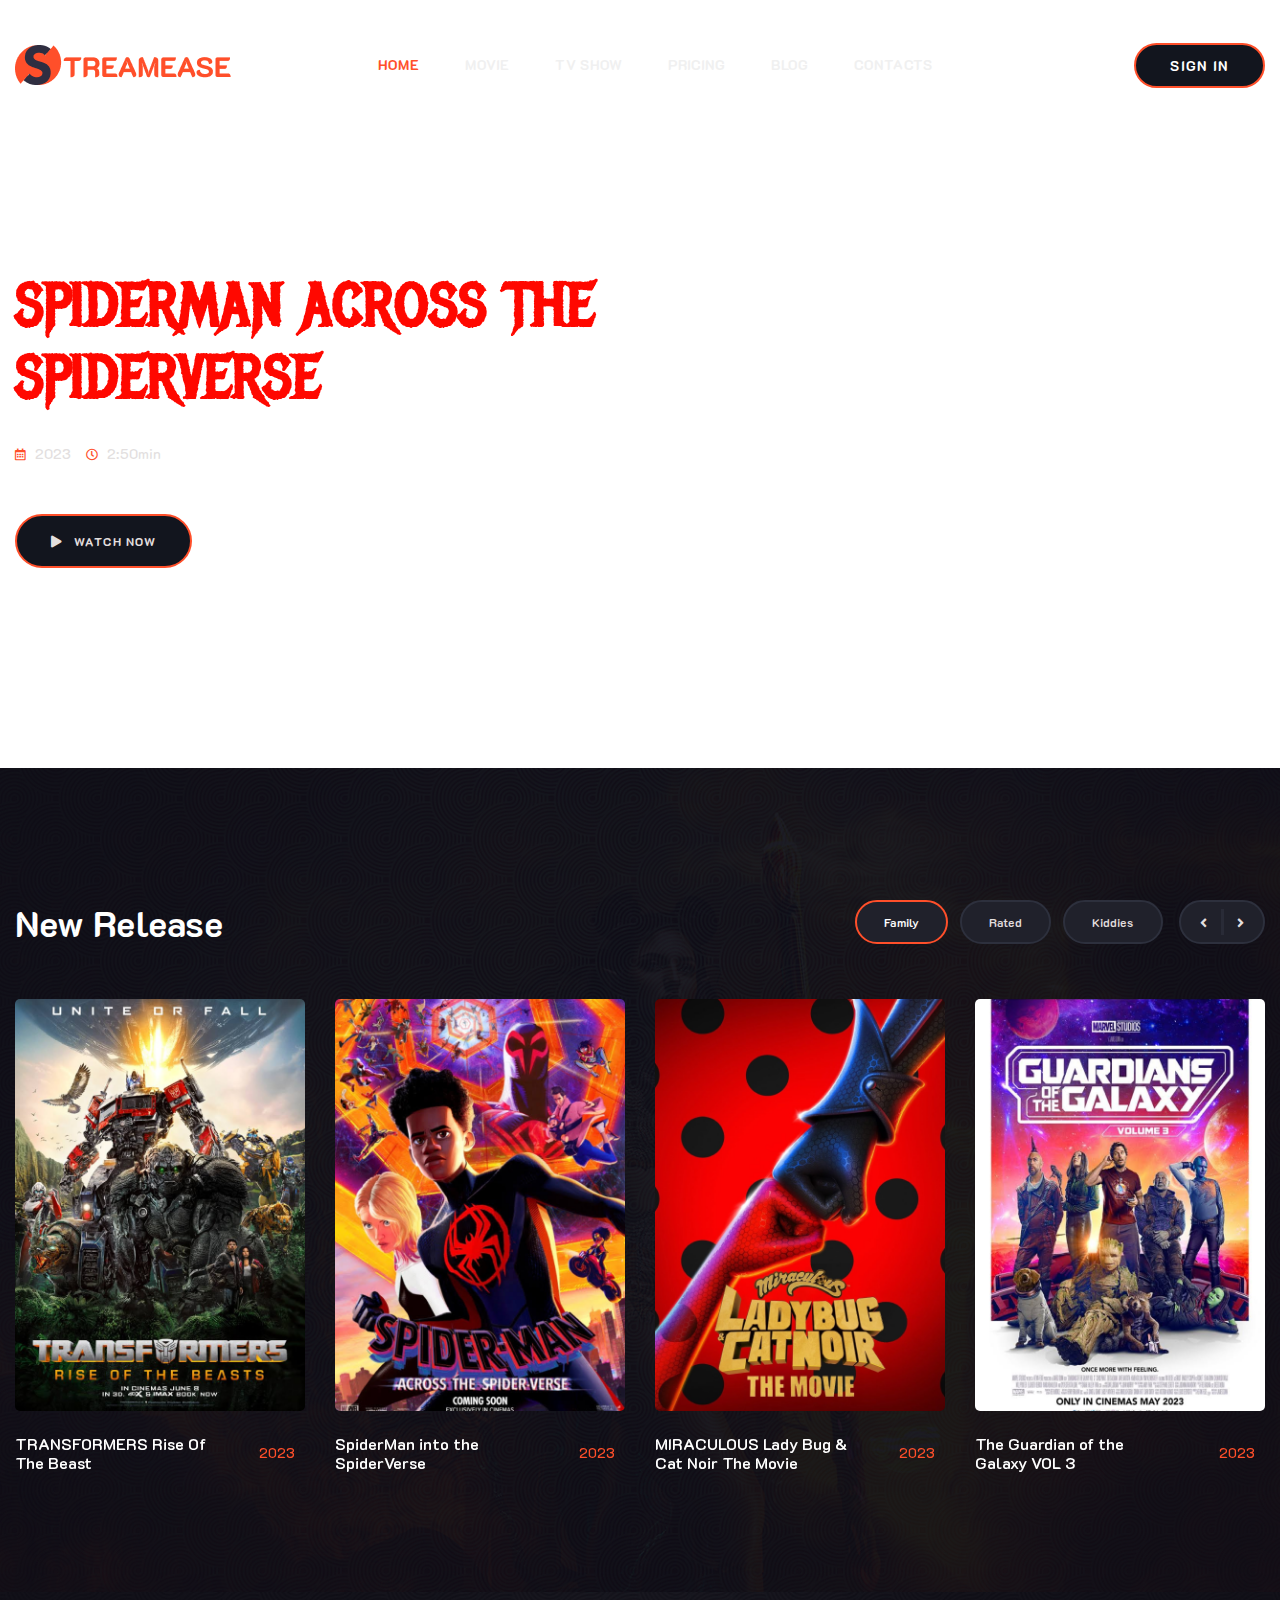
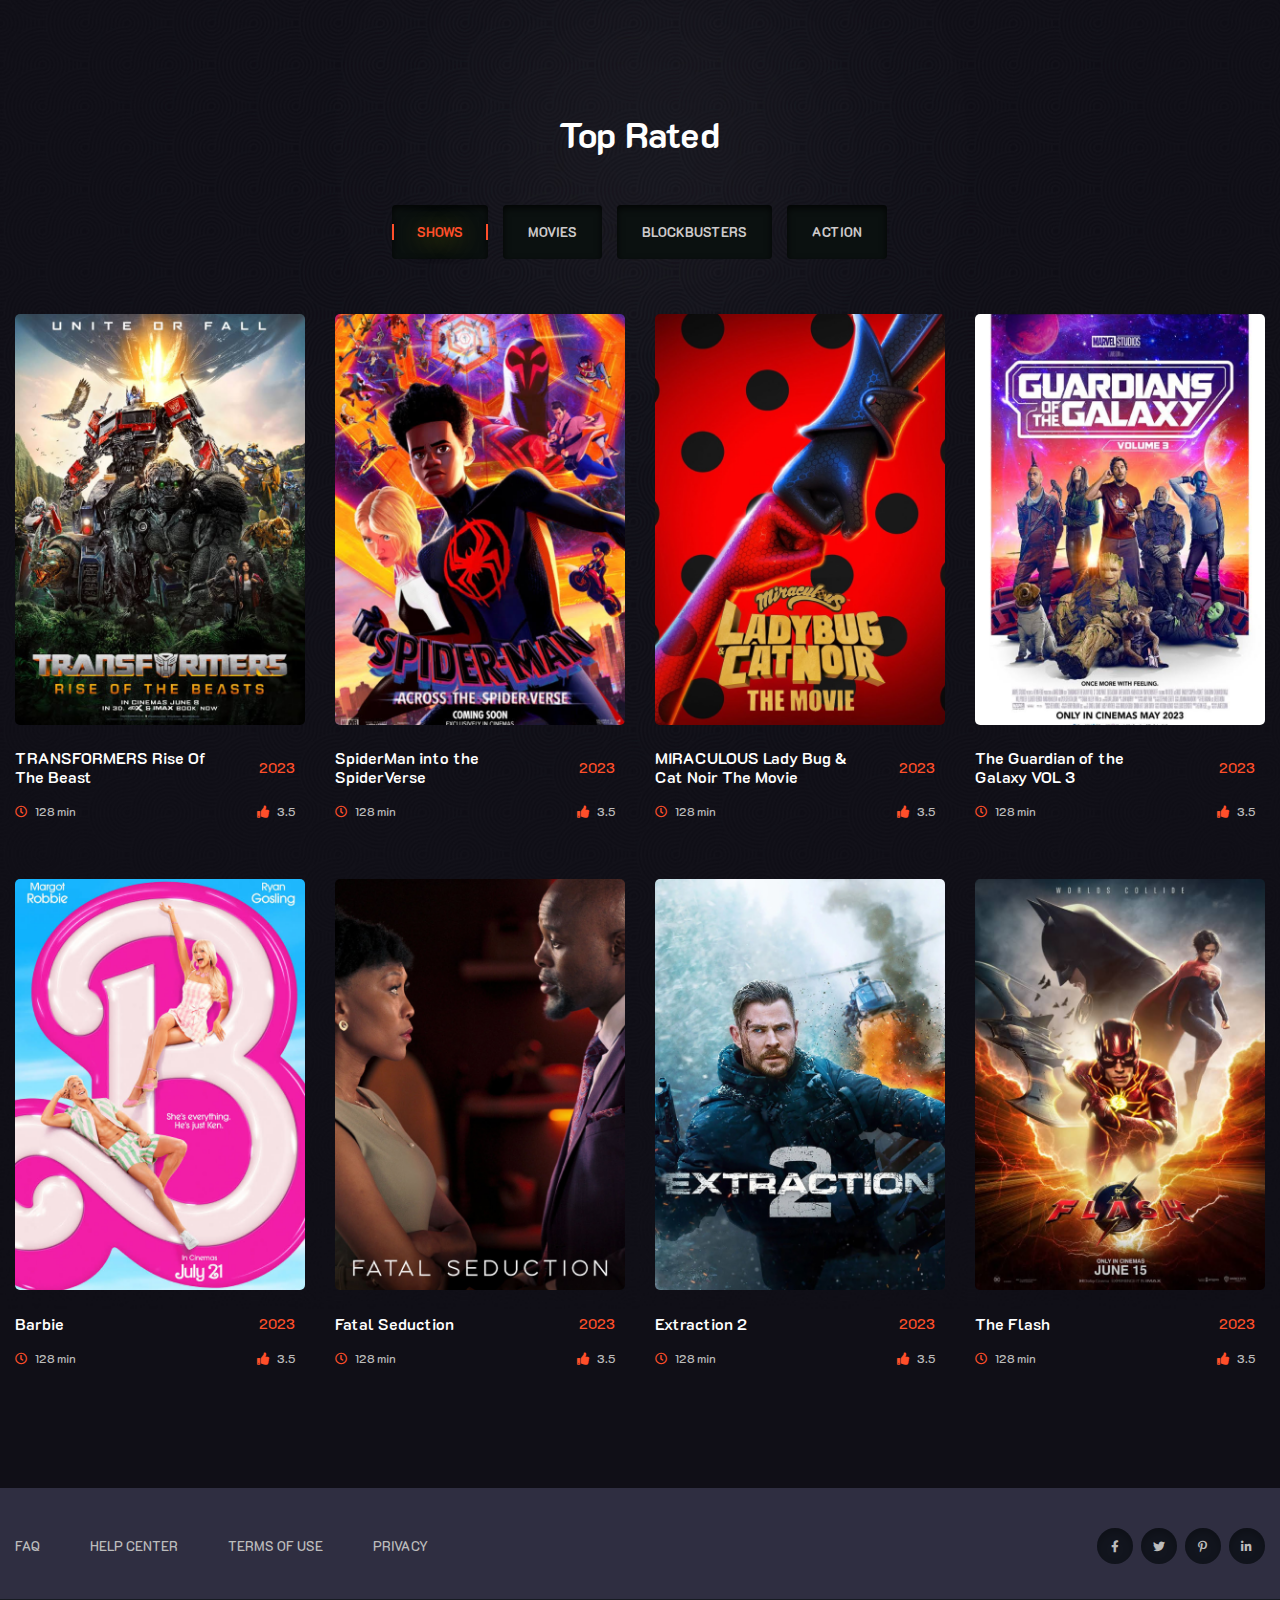
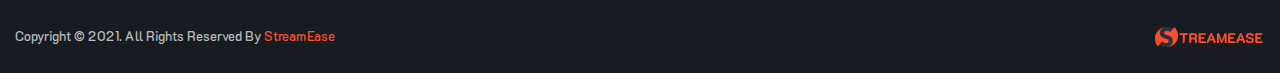
==== commit 7e96f4ad: "third commit" ====
--- a/index.html
+++ b/index.html
@@ -27,15 +27,7 @@
     </head>
     <body>
 
-        <!-- preloader -->
-        <!-- <div id="preloader">
-            <div id="loading-center">
-                <div id="loading-center-absolute">
-                    <img src="img/preloader.svg" alt="">
-                </div>
-            </div>
-        </div> -->
-        <!-- preloader-end -->
+      
 
 		<!-- Scroll-top -->
         <button class="scroll-top scroll-to-target" data-target="html">
@@ -59,33 +51,18 @@
                                     </div>
                                     <div class="navbar-wrap main-menu d-none d-lg-flex">
                                         <ul class="navigation">
-                                            <li class="active menu-item-has-children"><a href="#">Home</a>
-                                                <ul class="submenu">
-                                                    <li class="active"><a href="index.html">Home One</a></li>
-                                                    <li><a href="index-2.html">Home Two</a></li>
-                                                </ul>
-                                            </li>
-                                            <li class="menu-item-has-children"><a href="#">Movie</a>
-                                                <ul class="submenu">
-                                                    <li><a href="movie.html">Movie</a></li>
-                                                    <li><a href="movie-details.html">Movie Details</a></li>
-                                                </ul>
-                                            </li>
+                                            <li class="active"><a href="index.html">Home</a></li>
+                                            <li><a href="movie.html">Movie</a></li>
                                             <li><a href="tv-show.html">tv show</a></li>
                                             <li><a href="pricing.html">Pricing</a></li>
-                                            <li class="menu-item-has-children"><a href="#">blog</a>
-                                                <ul class="submenu">
-                                                    <li><a href="blog.html">Our Blog</a></li>
-                                                    <li><a href="blog-details.html">Blog Details</a></li>
-                                                </ul>
-                                            </li>
+                                            <li><a href="blog.html">blog</a></li>
                                             <li><a href="contact.html">contacts</a></li>
                                         </ul>
                                     </div>
                                     <div class="header-action d-none d-md-block">
                                         <ul>
                                             <li class="header-search"><a href="#" data-toggle="modal" data-target="#search-modal"><i class="fas fa-search"></i></a></li>
-                                            <li class="header-btn"><a href="#" class="btn">Sign In</a></li>
+                                            <li class="header-btn"><a href="sign-in.html" class="btn">Sign In</a></li>
                                         </ul>
                                     </div>
                                 </nav>
@@ -99,7 +76,6 @@
                                     <div class="nav-logo"><a href="index.html"><img src="img/logo/logo.png" alt="" title=""></a>
                                     </div>
                                     <div class="menu-outer">
-                                        <!--Here Menu Will Come Automatically Via Javascript / Same Menu as in Header-->
                                     </div>
                                     <div class="social-links">
                                         <ul class="clearfix">
@@ -155,7 +131,7 @@
                                         </li>
                                     </ul>
                                 </div>
-                                <a href="https://youtu.be/shW9i6k8cB0" class="banner-btn btn popup-video wow fadeInUp" data-wow-delay=".8s" data-wow-duration="1.8s"><i class="fas fa-play"></i> Watch Now</a>
+                                <a href="https://www.youtube.com/watch?v=shW9i6k8cB0" class="banner-btn btn popup-video wow fadeInUp" data-wow-delay=".8s" data-wow-duration="1.8s"><i class="fas fa-play"></i> Watch Now</a>
                             </div>
                         </div>
                     </div>
@@ -163,28 +139,27 @@
             </section>
             <!-- banner-area-end -->
 
-            <!-- up-coming-movie-area -->
+            <!-- New Release -->
             <section class="ucm-area ucm-bg" data-background="img/bg/ucm_bg.jpg">
                 <div class="ucm-bg-shape" data-background="img/bg/ucm_bg_shape.png"></div>
                 <div class="container">
                     <div class="row align-items-end mb-55">
                         <div class="col-lg-6">
                             <div class="section-title text-center text-lg-left">
-                                <span class="sub-title">ONLINE STREAMING</span>
-                                <h2 class="title">Upcoming Movies</h2>
+                                <h2 class="title">New Release</h2>
                             </div>
                         </div>
                         <div class="col-lg-6">
                             <div class="ucm-nav-wrap">
                                 <ul class="nav nav-tabs" id="myTab" role="tablist">
                                     <li class="nav-item" role="presentation">
-                                        <a class="nav-link active" id="tvShow-tab" data-toggle="tab" href="#tvShow" role="tab" aria-controls="tvShow" aria-selected="true">TV Shows</a>
+                                        <a class="nav-link active" id="tvShow-tab" data-toggle="tab" href="#tvShow" role="tab" aria-controls="tvShow" aria-selected="true">Family</a>
                                     </li>
                                     <li class="nav-item" role="presentation">
-                                        <a class="nav-link" id="movies-tab" data-toggle="tab" href="#movies" role="tab" aria-controls="movies" aria-selected="false">Movies</a>
+                                        <a class="nav-link" id="movies-tab" data-toggle="tab" href="#movies" role="tab" aria-controls="movies" aria-selected="false">Rated</a>
                                     </li>
                                     <li class="nav-item" role="presentation">
-                                        <a class="nav-link" id="anime-tab" data-toggle="tab" href="#anime" role="tab" aria-controls="anime" aria-selected="false">Anime</a>
+                                        <a class="nav-link" id="anime-tab" data-toggle="tab" href="#anime" role="tab" aria-controls="anime" aria-selected="false">Kiddies</a>
                                     </li>
                                 </ul>
                             </div>
@@ -195,102 +170,62 @@
                             <div class="ucm-active owl-carousel">
                                 <div class="movie-item mb-50">
                                     <div class="movie-poster">
-                                        <a href="movie-details.html"><img src="img/poster/ucm_poster01.jpg" alt=""></a>
-                                    </div>
-                                    <div class="movie-content">
-                                        <div class="top">
-                                            <h5 class="title"><a href="movie-details.html">Women's Day</a></h5>
-                                            <span class="date">2021</span>
-                                        </div>
-                                        <div class="bottom">
-                                            <ul>
-                                                <li><span class="quality">hd</span></li>
-                                                <li>
-                                                    <span class="duration"><i class="far fa-clock"></i> 128 min</span>
-                                                    <span class="rating"><i class="fas fa-thumbs-up"></i> 3.5</span>
-                                                </li>
-                                            </ul>
-                                        </div>
-                                    </div>
-                                </div>
-                                <div class="movie-item mb-50">
-                                    <div class="movie-poster">
-                                        <a href="movie-details.html"><img src="img/poster/ucm_poster02.jpg" alt=""></a>
-                                    </div>
-                                    <div class="movie-content">
-                                        <div class="top">
-                                            <h5 class="title"><a href="movie-details.html">The Perfect Match</a></h5>
-                                            <span class="date">2021</span>
-                                        </div>
-                                        <div class="bottom">
-                                            <ul>
-                                                <li><span class="quality">4k</span></li>
-                                                <li>
-                                                    <span class="duration"><i class="far fa-clock"></i> 128 min</span>
-                                                    <span class="rating"><i class="fas fa-thumbs-up"></i> 3.5</span>
-                                                </li>
-                                            </ul>
-                                        </div>
-                                    </div>
-                                </div>
-                                <div class="movie-item mb-50">
-                                    <div class="movie-poster">
-                                        <a href="movie-details.html"><img src="img/poster/ucm_poster03.jpg" alt=""></a>
-                                    </div>
-                                    <div class="movie-content">
-                                        <div class="top">
-                                            <h5 class="title"><a href="movie-details.html">The Dog Woof</a></h5>
-                                            <span class="date">2021</span>
-                                        </div>
-                                        <div class="bottom">
-                                            <ul>
-                                                <li><span class="quality">hd</span></li>
-                                                <li>
-                                                    <span class="duration"><i class="far fa-clock"></i> 128 min</span>
-                                                    <span class="rating"><i class="fas fa-thumbs-up"></i> 3.5</span>
-                                                </li>
-                                            </ul>
-                                        </div>
-                                    </div>
-                                </div>
-                                <div class="movie-item mb-50">
-                                    <div class="movie-poster">
-                                        <a href="movie-details.html"><img src="img/poster/ucm_poster04.jpg" alt=""></a>
-                                    </div>
-                                    <div class="movie-content">
-                                        <div class="top">
-                                            <h5 class="title"><a href="movie-details.html">The Easy Reach</a></h5>
-                                            <span class="date">2021</span>
-                                        </div>
-                                        <div class="bottom">
-                                            <ul>
-                                                <li><span class="quality">8k</span></li>
-                                                <li>
-                                                    <span class="duration"><i class="far fa-clock"></i> 128 min</span>
-                                                    <span class="rating"><i class="fas fa-thumbs-up"></i> 3.5</span>
-                                                </li>
-                                            </ul>
-                                        </div>
-                                    </div>
-                                </div>
-                                <div class="movie-item mb-50">
-                                    <div class="movie-poster">
-                                        <a href="movie-details.html"><img src="img/poster/ucm_poster05.jpg" alt=""></a>
-                                    </div>
-                                    <div class="movie-content">
-                                        <div class="top">
-                                            <h5 class="title"><a href="movie-details.html">The Cooking</a></h5>
-                                            <span class="date">2021</span>
-                                        </div>
-                                        <div class="bottom">
-                                            <ul>
-                                                <li><span class="quality">hd</span></li>
-                                                <li>
-                                                    <span class="duration"><i class="far fa-clock"></i> 128 min</span>
-                                                    <span class="rating"><i class="fas fa-thumbs-up"></i> 3.5</span>
-                                                </li>
-                                            </ul>
-                                        </div>
+                                        <a href="https://www.youtube.com/watch?v=itnqEauWQZM" class="popup-video" ><img src="img/poster/ucm_poster01.jpg" alt=""></a>
+                                    </div>
+                                    <div class="movie-content">
+                                        <div class="top">
+                                            <h5 class="title"><a href="https://www.youtube.com/watch?v=itnqEauWQZM" class="popup-video" >TRANSFORMERS Rise Of The Beast</a></h5>
+                                            <span class="date">2023</span>
+                                        </div>
+                                       
+                                    </div>
+                                </div>
+                                <div class="movie-item mb-50">
+                                    <div class="movie-poster">
+                                        <a href="https://www.youtube.com/watch?v=shW9i6k8cB0" class="popup-video"><img src="img/poster/ucm_poster02.jpg" alt=""></a>
+                                    </div>
+                                    <div class="movie-content">
+                                        <div class="top">
+                                            <h5 class="title"><a href="https://www.youtube.com/watch?v=shW9i6k8cB0" class="popup-video">SpiderMan into the SpiderVerse</a></h5>
+                                            <span class="date">2023</span>
+                                        </div>
+                                      
+                                    </div>
+                                </div>
+                                <div class="movie-item mb-50">
+                                    <div class="movie-poster">
+                                        <a href="https://www.youtube.com/watch?v=3fzFvZToh8o" class="popup-video"><img src="img/poster/ucm_poster03.jpg" alt=""></a>
+                                    </div>
+                                    <div class="movie-content">
+                                        <div class="top">
+                                            <h5 class="title"><a href="https://www.youtube.com/watch?v=3fzFvZToh8o" class="popup-video">MIRACULOUS Lady Bug & Cat Noir The Movie</a></h5>
+                                            <span class="date">2023</span>
+                                        </div>
+                                        
+                                    </div>
+                                </div>
+                                <div class="movie-item mb-50">
+                                    <div class="movie-poster">
+                                        <a href="https://www.youtube.com/watch?v=u3V5KDHRQvk" class="popup-video"><img src="img/poster/ucm_poster04.jpg" alt=""></a>
+                                    </div>
+                                    <div class="movie-content">
+                                        <div class="top">
+                                            <h5 class="title"><a href="https://www.youtube.com/watch?v=u3V5KDHRQvk" class="popup-video">The Guardian of the Galaxy VOL 3</a></h5>
+                                            <span class="date">2023</span>
+                                        </div>
+                                     
+                                    </div>
+                                </div>
+                                <div class="movie-item mb-50">
+                                    <div class="movie-poster">
+                                        <a href="https://www.youtube.com/watch?v=pBk4NYhWNMM" class="popup-video"><img src="img/poster/ucm_poster05.jpg" alt=""></a>
+                                    </div>
+                                    <div class="movie-content">
+                                        <div class="top">
+                                            <h5 class="title"><a href="https://www.youtube.com/watch?v=pBk4NYhWNMM" class="popup-video">Barbie</a></h5>
+                                            <span class="date">2023</span>
+                                        </div>
+                                      
                                     </div>
                                 </div>
                             </div>
@@ -299,102 +234,62 @@
                             <div class="ucm-active owl-carousel">
                                 <div class="movie-item mb-50">
                                     <div class="movie-poster">
-                                        <a href="movie-details.html"><img src="img/poster/ucm_poster05.jpg" alt=""></a>
-                                    </div>
-                                    <div class="movie-content">
-                                        <div class="top">
-                                            <h5 class="title"><a href="movie-details.html">The Cooking</a></h5>
-                                            <span class="date">2021</span>
-                                        </div>
-                                        <div class="bottom">
-                                            <ul>
-                                                <li><span class="quality">hd</span></li>
-                                                <li>
-                                                    <span class="duration"><i class="far fa-clock"></i> 128 min</span>
-                                                    <span class="rating"><i class="fas fa-thumbs-up"></i> 3.5</span>
-                                                </li>
-                                            </ul>
-                                        </div>
-                                    </div>
-                                </div>
-                                <div class="movie-item mb-50">
-                                    <div class="movie-poster">
-                                        <a href="movie-details.html"><img src="img/poster/ucm_poster06.jpg" alt=""></a>
-                                    </div>
-                                    <div class="movie-content">
-                                        <div class="top">
-                                            <h5 class="title"><a href="movie-details.html">The Hikers</a></h5>
-                                            <span class="date">2021</span>
-                                        </div>
-                                        <div class="bottom">
-                                            <ul>
-                                                <li><span class="quality">4k</span></li>
-                                                <li>
-                                                    <span class="duration"><i class="far fa-clock"></i> 128 min</span>
-                                                    <span class="rating"><i class="fas fa-thumbs-up"></i> 3.5</span>
-                                                </li>
-                                            </ul>
-                                        </div>
-                                    </div>
-                                </div>
-                                <div class="movie-item mb-50">
-                                    <div class="movie-poster">
-                                        <a href="movie-details.html"><img src="img/poster/ucm_poster07.jpg" alt=""></a>
-                                    </div>
-                                    <div class="movie-content">
-                                        <div class="top">
-                                            <h5 class="title"><a href="movie-details.html">Life Quotes</a></h5>
-                                            <span class="date">2021</span>
-                                        </div>
-                                        <div class="bottom">
-                                            <ul>
-                                                <li><span class="quality">hd</span></li>
-                                                <li>
-                                                    <span class="duration"><i class="far fa-clock"></i> 128 min</span>
-                                                    <span class="rating"><i class="fas fa-thumbs-up"></i> 3.5</span>
-                                                </li>
-                                            </ul>
-                                        </div>
-                                    </div>
-                                </div>
-                                <div class="movie-item mb-50">
-                                    <div class="movie-poster">
-                                        <a href="movie-details.html"><img src="img/poster/ucm_poster08.jpg" alt=""></a>
-                                    </div>
-                                    <div class="movie-content">
-                                        <div class="top">
-                                            <h5 class="title"><a href="movie-details.html">The Beachball</a></h5>
-                                            <span class="date">2021</span>
-                                        </div>
-                                        <div class="bottom">
-                                            <ul>
-                                                <li><span class="quality">4k</span></li>
-                                                <li>
-                                                    <span class="duration"><i class="far fa-clock"></i> 128 min</span>
-                                                    <span class="rating"><i class="fas fa-thumbs-up"></i> 3.5</span>
-                                                </li>
-                                            </ul>
-                                        </div>
-                                    </div>
-                                </div>
-                                <div class="movie-item mb-50">
-                                    <div class="movie-poster">
-                                        <a href="movie-details.html"><img src="img/poster/ucm_poster03.jpg" alt=""></a>
-                                    </div>
-                                    <div class="movie-content">
-                                        <div class="top">
-                                            <h5 class="title"><a href="movie-details.html">The Dog Woof</a></h5>
-                                            <span class="date">2021</span>
-                                        </div>
-                                        <div class="bottom">
-                                            <ul>
-                                                <li><span class="quality">hd</span></li>
-                                                <li>
-                                                    <span class="duration"><i class="far fa-clock"></i> 128 min</span>
-                                                    <span class="rating"><i class="fas fa-thumbs-up"></i> 3.5</span>
-                                                </li>
-                                            </ul>
-                                        </div>
+                                        <a href="https://www.youtube.com/watch?v=pBk4NYhWNMM" class="popup-video"><img src="img/poster/ucm_poster05.jpg" alt=""></a>
+                                    </div>
+                                    <div class="movie-content">
+                                        <div class="top">
+                                            <h5 class="title"><a href="https://www.youtube.com/watch?v=pBk4NYhWNMM" class="popup-video">Barbie</a></h5>
+                                            <span class="date">2023</span>
+                                        </div>
+                                       
+                                    </div>
+                                </div>
+                                <div class="movie-item mb-50">
+                                    <div class="movie-poster">
+                                        <a href="https://www.youtube.com/watch?v=6Dpi7CZHY84" class="popup-video"><img src="img/poster/ucm_poster06.jpg" alt=""></a>
+                                    </div>
+                                    <div class="movie-content">
+                                        <div class="top">
+                                            <h5 class="title"><a href="https://www.youtube.com/watch?v=6Dpi7CZHY84" class="popup-video">Fatal Seduction</a></h5>
+                                            <span class="date">2023</span>
+                                        </div>
+                                      
+                                    </div>
+                                </div>
+                                <div class="movie-item mb-50">
+                                    <div class="movie-poster">
+                                        <a href="https://www.youtube.com/watch?v=Y274jZs5s7s" class="popup-video"><img src="img/poster/ucm_poster07.jpg" alt=""></a>
+                                    </div>
+                                    <div class="movie-content">
+                                        <div class="top">
+                                            <h5 class="title"><a href="https://www.youtube.com/watch?v=Y274jZs5s7s" class="popup-video ">Extraction 2</a></h5>
+                                            <span class="date">2023</span>
+                                        </div>
+                                       
+                                    </div>
+                                </div>
+                                <div class="movie-item mb-50">
+                                    <div class="movie-poster">
+                                        <a href="https://www.youtube.com/watch?v=hebWYacbdvc" class="popup-video"><img src="img/poster/ucm_poster08.jpg" alt=""></a>
+                                    </div>
+                                    <div class="movie-content">
+                                        <div class="top">
+                                            <h5 class="title"><a href="https://www.youtube.com/watch?v=hebWYacbdvc" class="popup-video">The Flash</a></h5>
+                                            <span class="date">2023</span>
+                                        </div>
+                                      
+                                    </div>
+                                </div>
+                                <div class="movie-item mb-50">
+                                    <div class="movie-poster">
+                                        <a href="https://www.youtube.com/watch?v=3fzFvZToh8o" class="popup-video"img src="img/poster/ucm_poster03.jpg" alt=""></a>
+                                    </div>
+                                    <div class="movie-content">
+                                        <div class="top">
+                                            <h5 class="title"><a href="https://www.youtube.com/watch?v=3fzFvZToh8o" class="popup-video">MIRACULOUS Lady Bug & Cat Noir The Movie</a></h5>
+                                            <span class="date">2023</span>
+                                        </div>
+                                     
                                     </div>
                                 </div>
                             </div>
@@ -403,102 +298,62 @@
                             <div class="ucm-active owl-carousel">
                                 <div class="movie-item mb-50">
                                     <div class="movie-poster">
-                                        <a href="movie-details.html"><img src="img/poster/ucm_poster01.jpg" alt=""></a>
-                                    </div>
-                                    <div class="movie-content">
-                                        <div class="top">
-                                            <h5 class="title"><a href="movie-details.html">Women's Day</a></h5>
-                                            <span class="date">2021</span>
-                                        </div>
-                                        <div class="bottom">
-                                            <ul>
-                                                <li><span class="quality">hd</span></li>
-                                                <li>
-                                                    <span class="duration"><i class="far fa-clock"></i> 128 min</span>
-                                                    <span class="rating"><i class="fas fa-thumbs-up"></i> 3.5</span>
-                                                </li>
-                                            </ul>
-                                        </div>
-                                    </div>
-                                </div>
-                                <div class="movie-item mb-50">
-                                    <div class="movie-poster">
-                                        <a href="movie-details.html"><img src="img/poster/ucm_poster02.jpg" alt=""></a>
-                                    </div>
-                                    <div class="movie-content">
-                                        <div class="top">
-                                            <h5 class="title"><a href="movie-details.html">The Perfect Match</a></h5>
-                                            <span class="date">2021</span>
-                                        </div>
-                                        <div class="bottom">
-                                            <ul>
-                                                <li><span class="quality">4k</span></li>
-                                                <li>
-                                                    <span class="duration"><i class="far fa-clock"></i> 128 min</span>
-                                                    <span class="rating"><i class="fas fa-thumbs-up"></i> 3.5</span>
-                                                </li>
-                                            </ul>
-                                        </div>
-                                    </div>
-                                </div>
-                                <div class="movie-item mb-50">
-                                    <div class="movie-poster">
-                                        <a href="movie-details.html"><img src="img/poster/ucm_poster03.jpg" alt=""></a>
-                                    </div>
-                                    <div class="movie-content">
-                                        <div class="top">
-                                            <h5 class="title"><a href="movie-details.html">The Dog Woof</a></h5>
-                                            <span class="date">2021</span>
-                                        </div>
-                                        <div class="bottom">
-                                            <ul>
-                                                <li><span class="quality">hd</span></li>
-                                                <li>
-                                                    <span class="duration"><i class="far fa-clock"></i> 128 min</span>
-                                                    <span class="rating"><i class="fas fa-thumbs-up"></i> 3.5</span>
-                                                </li>
-                                            </ul>
-                                        </div>
-                                    </div>
-                                </div>
-                                <div class="movie-item mb-50">
-                                    <div class="movie-poster">
-                                        <a href="movie-details.html"><img src="img/poster/ucm_poster04.jpg" alt=""></a>
-                                    </div>
-                                    <div class="movie-content">
-                                        <div class="top">
-                                            <h5 class="title"><a href="movie-details.html">The Easy Reach</a></h5>
-                                            <span class="date">2021</span>
-                                        </div>
-                                        <div class="bottom">
-                                            <ul>
-                                                <li><span class="quality">8k</span></li>
-                                                <li>
-                                                    <span class="duration"><i class="far fa-clock"></i> 128 min</span>
-                                                    <span class="rating"><i class="fas fa-thumbs-up"></i> 3.5</span>
-                                                </li>
-                                            </ul>
-                                        </div>
-                                    </div>
-                                </div>
-                                <div class="movie-item mb-50">
-                                    <div class="movie-poster">
-                                        <a href="movie-details.html"><img src="img/poster/ucm_poster05.jpg" alt=""></a>
-                                    </div>
-                                    <div class="movie-content">
-                                        <div class="top">
-                                            <h5 class="title"><a href="movie-details.html">The Cooking</a></h5>
-                                            <span class="date">2021</span>
-                                        </div>
-                                        <div class="bottom">
-                                            <ul>
-                                                <li><span class="quality">hd</span></li>
-                                                <li>
-                                                    <span class="duration"><i class="far fa-clock"></i> 128 min</span>
-                                                    <span class="rating"><i class="fas fa-thumbs-up"></i> 3.5</span>
-                                                </li>
-                                            </ul>
-                                        </div>
+                                        <a href="https://www.youtube.com/watch?v=itnqEauWQZM" class="popup-video"><img src="img/poster/ucm_poster01.jpg" alt=""></a>
+                                    </div>
+                                    <div class="movie-content">
+                                        <div class="top">
+                                            <h5 class="title"><a href="https://www.youtube.com/watch?v=itnqEauWQZM" class="popup-video">TRANSFORMERS Rise Of The Beast</a></h5>
+                                            <span class="date">2023</span>
+                                        </div>
+                                      
+                                    </div>
+                                </div>
+                                <div class="movie-item mb-50">
+                                    <div class="movie-poster">
+                                        <a href="https://www.youtube.com/watch?v=shW9i6k8cB0" class="popup-video"><img src="img/poster/ucm_poster02.jpg" alt=""></a>
+                                    </div>
+                                    <div class="movie-content">
+                                        <div class="top">
+                                            <h5 class="title"><a href="https://www.youtube.com/watch?v=shW9i6k8cB0" class="popup-video">SpiderMan into the SpiderVerse</a></h5>
+                                            <span class="date">2023</span>
+                                        </div>
+                                      
+                                    </div>
+                                </div>
+                                <div class="movie-item mb-50">
+                                    <div class="movie-poster">
+                                        <a href="https://www.youtube.com/watch?v=3fzFvZToh8o" class="popup-video"><img src="img/poster/ucm_poster03.jpg" alt=""></a>
+                                    </div>
+                                    <div class="movie-content">
+                                        <div class="top">
+                                            <h5 class="title"><a href="https://www.youtube.com/watch?v=3fzFvZToh8o" class="popup-video">MIRACULOUS Lady Bug & Cat Noir The Movie</a></h5>
+                                            <span class="date">2023</span>
+                                        </div>
+                                      
+                                    </div>
+                                </div>
+                                <div class="movie-item mb-50">
+                                    <div class="movie-poster">
+                                        <a href="https://www.youtube.com/watch?v=u3V5KDHRQvk" class="popup-video"><img src="img/poster/ucm_poster04.jpg" alt=""></a>
+                                    </div>
+                                    <div class="movie-content">
+                                        <div class="top">
+                                            <h5 class="title"><a href="https://www.youtube.com/watch?v=u3V5KDHRQvk" class="popup-video">The Guardian of the Galaxy VOL 3</a></h5>
+                                            <span class="date">2023</span>
+                                        </div>
+                                     
+                                    </div>
+                                </div>
+                                <div class="movie-item mb-50">
+                                    <div class="movie-poster">
+                                        <a href="https://www.youtube.com/watch?v=pBk4NYhWNMM" class="popup-video"><img src="img/poster/ucm_poster05.jpg" alt=""></a>
+                                    </div>
+                                    <div class="movie-content">
+                                        <div class="top">
+                                            <h5 class="title"><a href="https://www.youtube.com/watch?v=pBk4NYhWNMM" class="popup-video">Barbie</a></h5>
+                                            <span class="date">2023</span>
+                                        </div>
+                                      
                                     </div>
                                 </div>
                             </div>
@@ -506,54 +361,7 @@
                     </div>
                 </div>
             </section>
-            <!-- up-coming-movie-area-end -->
-
-            <!-- services-area -->
-            <section class="services-area services-bg" data-background="img/bg/services_bg.jpg">
-                <div class="container">
-                    <div class="row align-items-center">
-                        <div class="col-lg-6">
-                            <div class="services-img-wrap">
-                                <img src="img/images/services_img.jpg" alt="">
-                                <a href="img/images/services_img.jpg" class="download-btn" download>Download <img src="fonts/download.svg" alt=""></a>
-                            </div>
-                        </div>
-                        <div class="col-lg-6">
-                            <div class="services-content-wrap">
-                                <div class="section-title title-style-two mb-20">
-                                    <span class="sub-title">Our Services</span>
-                                    <h2 class="title">Download Your Shows Watch Offline.</h2>
-                                </div>
-                                <p>Lorem ipsum dolor sit amet, consecetur adipiscing elseddo eiusmod tempor.There are many variations of passages of lorem
-                                Ipsum available, but the majority have suffered alteration in some injected humour.</p>
-                                <div class="services-list">
-                                    <ul>
-                                        <li>
-                                            <div class="icon">
-                                                <i class="flaticon-television"></i>
-                                            </div>
-                                            <div class="content">
-                                                <h5>Enjoy on Your TV.</h5>
-                                                <p>Lorem ipsum dolor sit amet, consecetur adipiscing elit, sed do eiusmod tempor.</p>
-                                            </div>
-                                        </li>
-                                        <li>
-                                            <div class="icon">
-                                                <i class="flaticon-video-camera"></i>
-                                            </div>
-                                            <div class="content">
-                                                <h5>Watch Everywhere.</h5>
-                                                <p>Lorem ipsum dolor sit amet, consecetur adipiscing elit, sed do eiusmod tempor.</p>
-                                            </div>
-                                        </li>
-                                    </ul>
-                                </div>
-                            </div>
-                        </div>
-                    </div>
-                </div>
-            </section>
-            <!-- services-area-end -->
+            <!-- New Release-end -->
 
             <!-- top-rated-movie -->
             <section class="top-rated-movie tr-movie-bg" data-background="img/bg/tr_movies_bg.jpg">
@@ -561,18 +369,17 @@
                     <div class="row justify-content-center">
                         <div class="col-lg-8">
                             <div class="section-title text-center mb-50">
-                                <span class="sub-title">ONLINE STREAMING</span>
-                                <h2 class="title">Top Rated Movies</h2>
+                                <h2 class="title">Top Rated</h2>
                             </div>
                         </div>
                     </div>
                     <div class="row justify-content-center">
                         <div class="col-lg-8">
                             <div class="tr-movie-menu-active text-center">
-                                <button class="active" data-filter="*">TV Shows</button>
+                                <button class="active" data-filter="*">Shows</button>
                                 <button class="" data-filter=".cat-one">Movies</button>
-                                <button class="" data-filter=".cat-two">documentary</button>
-                                <button class="" data-filter=".cat-three">sports</button>
+                                <button class="" data-filter=".cat-two">Blockbusters</button>
+                                <button class="" data-filter=".cat-three">Action</button>
                             </div>
                         </div>
                     </div>
@@ -580,18 +387,17 @@
                         <div class="col-xl-3 col-lg-4 col-sm-6 grid-item grid-sizer cat-two">
                             <div class="movie-item mb-60">
                                 <div class="movie-poster">
-                                    <a href="movie-details.html"><img src="img/poster/ucm_poster01.jpg" alt=""></a>
-                                </div>
-                                <div class="movie-content">
-                                    <div class="top">
-                                        <h5 class="title"><a href="movie-details.html">Women's Day</a></h5>
-                                        <span class="date">2021</span>
-                                    </div>
-                                    <div class="bottom">
-                                        <ul>
-                                            <li><span class="quality">hd</span></li>
-                                            <li>
-                                                <span class="duration"><i class="far fa-clock"></i> 128 min</span>
+                                    <a href="https://www.youtube.com/watch?v=itnqEauWQZM" class="popup-video"><img src="img/poster/ucm_poster01.jpg" alt=""></a>
+                                </div>
+                                <div class="movie-content">
+                                    <div class="top">
+                                        <h5 class="title"><a href="https://www.youtube.com/watch?v=itnqEauWQZM" class="popup-video">TRANSFORMERS Rise Of The Beast</a></h5>
+                                        <span class="date">2023</span>
+                                    </div>
+                                    <div class="bottom">
+                                        <ul>
+                                            <li><span class="duration"><i class="far fa-clock"></i> 128 min</span></li>
+                                            <li>
                                                 <span class="rating"><i class="fas fa-thumbs-up"></i> 3.5</span>
                                             </li>
                                         </ul>
@@ -602,40 +408,39 @@
                         <div class="col-xl-3 col-lg-4 col-sm-6 grid-item grid-sizer cat-one cat-three">
                             <div class="movie-item mb-60">
                                 <div class="movie-poster">
-                                    <a href="movie-details.html"><img src="img/poster/ucm_poster02.jpg" alt=""></a>
-                                </div>
-                                <div class="movie-content">
-                                    <div class="top">
-                                        <h5 class="title"><a href="movie-details.html">The Perfect Match</a></h5>
-                                        <span class="date">2021</span>
-                                    </div>
-                                    <div class="bottom">
-                                        <ul>
-                                            <li><span class="quality">4k</span></li>
-                                            <li>
-                                                <span class="duration"><i class="far fa-clock"></i> 128 min</span>
-                                                <span class="rating"><i class="fas fa-thumbs-up"></i> 3.5</span>
-                                            </li>
-                                        </ul>
-                                    </div>
+                                    <a href="https://www.youtube.com/watch?v=shW9i6k8cB0" class="popup-video"><img src="img/poster/ucm_poster02.jpg" alt=""></a>
+                                </div>
+                                <div class="movie-content">
+                                    <div class="top">
+                                        <h5 class="title"><a href="https://www.youtube.com/watch?v=shW9i6k8cB0" class="popup-video">SpiderMan into the SpiderVerse</a></h5>
+                                        <span class="date">2023</span>
+                                    </div>
+                                    <div class="bottom">
+                                        <ul>
+                                            <li><span class="duration"><i class="far fa-clock"></i> 128 min</span></li>
+                                            <li>
+                                                <span class="rating"><i class="fas fa-thumbs-up"></i> 3.5</span>
+                                            </li>
+                                        </ul>
+                                    </div>
+
                                 </div>
                             </div>
                         </div>
                         <div class="col-xl-3 col-lg-4 col-sm-6 grid-item grid-sizer cat-two">
                             <div class="movie-item mb-60">
                                 <div class="movie-poster">
-                                    <a href="movie-details.html"><img src="img/poster/ucm_poster03.jpg" alt=""></a>
-                                </div>
-                                <div class="movie-content">
-                                    <div class="top">
-                                        <h5 class="title"><a href="movie-details.html">The Dog Woof</a></h5>
-                                        <span class="date">2021</span>
-                                    </div>
-                                    <div class="bottom">
-                                        <ul>
-                                            <li><span class="quality">hd</span></li>
-                                            <li>
-                                                <span class="duration"><i class="far fa-clock"></i> 128 min</span>
+                                    <a href="https://www.youtube.com/watch?v=3fzFvZToh8o" class="popup-video"><img src="img/poster/ucm_poster03.jpg" alt=""></a>
+                                </div>
+                                <div class="movie-content">
+                                    <div class="top">
+                                        <h5 class="title"><a href="https://www.youtube.com/watch?v=3fzFvZToh8o" class="popup-video">MIRACULOUS Lady Bug & Cat Noir The Movie</a></h5>
+                                        <span class="date">2023</span>
+                                    </div>
+                                    <div class="bottom">
+                                        <ul>
+                                            <li><span class="duration"><i class="far fa-clock"></i> 128 min</span></li>
+                                            <li>
                                                 <span class="rating"><i class="fas fa-thumbs-up"></i> 3.5</span>
                                             </li>
                                         </ul>
@@ -646,110 +451,110 @@
                         <div class="col-xl-3 col-lg-4 col-sm-6 grid-item grid-sizer cat-one cat-three">
                             <div class="movie-item mb-60">
                                 <div class="movie-poster">
-                                    <a href="movie-details.html"><img src="img/poster/ucm_poster04.jpg" alt=""></a>
-                                </div>
-                                <div class="movie-content">
-                                    <div class="top">
-                                        <h5 class="title"><a href="movie-details.html">The Easy Reach</a></h5>
-                                        <span class="date">2021</span>
-                                    </div>
-                                    <div class="bottom">
-                                        <ul>
-                                            <li><span class="quality">8K</span></li>
-                                            <li>
-                                                <span class="duration"><i class="far fa-clock"></i> 128 min</span>
-                                                <span class="rating"><i class="fas fa-thumbs-up"></i> 3.5</span>
-                                            </li>
-                                        </ul>
-                                    </div>
+                                    <a href="https://www.youtube.com/watch?v=u3V5KDHRQvk" class="popup-video"><img src="img/poster/ucm_poster04.jpg" alt=""></a>
+                                </div>
+                                <div class="movie-content">
+                                    <div class="top">
+                                        <h5 class="title"><a href="https://www.youtube.com/watch?v=u3V5KDHRQvk" class="popup-video">The Guardian of the Galaxy VOL 3</a></h5>
+                                        <span class="date">2023</span>
+                                    </div>
+                                    <div class="bottom">
+                                        <ul>
+                                            <li><span class="duration"><i class="far fa-clock"></i> 128 min</span></li>
+                                            <li>
+                                                <span class="rating"><i class="fas fa-thumbs-up"></i> 3.5</span>
+                                            </li>
+                                        </ul>
+                                    </div>
+
                                 </div>
                             </div>
                         </div>
                         <div class="col-xl-3 col-lg-4 col-sm-6 grid-item grid-sizer cat-two">
                             <div class="movie-item mb-60">
                                 <div class="movie-poster">
-                                    <a href="movie-details.html"><img src="img/poster/ucm_poster05.jpg" alt=""></a>
-                                </div>
-                                <div class="movie-content">
-                                    <div class="top">
-                                        <h5 class="title"><a href="movie-details.html">The Cooking</a></h5>
-                                        <span class="date">2021</span>
-                                    </div>
-                                    <div class="bottom">
-                                        <ul>
-                                            <li><span class="quality">3D</span></li>
-                                            <li>
-                                                <span class="duration"><i class="far fa-clock"></i> 128 min</span>
-                                                <span class="rating"><i class="fas fa-thumbs-up"></i> 3.5</span>
-                                            </li>
-                                        </ul>
-                                    </div>
+                                    <a href="https://www.youtube.com/watch?v=pBk4NYhWNMM" class="popup-video"><img src="img/poster/ucm_poster05.jpg" alt=""></a>
+                                </div>
+                                <div class="movie-content">
+                                    <div class="top">
+                                        <h5 class="title"><a href="https://www.youtube.com/watch?v=pBk4NYhWNMM" class="popup-video">Barbie</a></h5>
+                                        <span class="date">2023</span>
+                                    </div>
+                                    <div class="bottom">
+                                        <ul>
+                                            <li><span class="duration"><i class="far fa-clock"></i> 128 min</span></li>
+                                            <li>
+                                                <span class="rating"><i class="fas fa-thumbs-up"></i> 3.5</span>
+                                            </li>
+                                        </ul>
+                                    </div>
+
                                 </div>
                             </div>
                         </div>
                         <div class="col-xl-3 col-lg-4 col-sm-6 grid-item grid-sizer cat-one cat-three">
                             <div class="movie-item mb-60">
                                 <div class="movie-poster">
-                                    <a href="movie-details.html"><img src="img/poster/ucm_poster06.jpg" alt=""></a>
-                                </div>
-                                <div class="movie-content">
-                                    <div class="top">
-                                        <h5 class="title"><a href="movie-details.html">The Hikaru</a></h5>
-                                        <span class="date">2021</span>
-                                    </div>
-                                    <div class="bottom">
-                                        <ul>
-                                            <li><span class="quality">hd</span></li>
-                                            <li>
-                                                <span class="duration"><i class="far fa-clock"></i> 128 min</span>
-                                                <span class="rating"><i class="fas fa-thumbs-up"></i> 3.9</span>
-                                            </li>
-                                        </ul>
-                                    </div>
+                                    <a href="https://www.youtube.com/watch?v=6Dpi7CZHY84" class="popup-video"><img src="img/poster/ucm_poster06.jpg" alt=""></a>
+                                </div>
+                                <div class="movie-content">
+                                    <div class="top">
+                                        <h5 class="title"><a href="https://www.youtube.com/watch?v=6Dpi7CZHY84" class="popup-video">Fatal Seduction</a></h5>
+                                        <span class="date">2023</span>
+                                    </div>
+                                    <div class="bottom">
+                                        <ul>
+                                            <li><span class="duration"><i class="far fa-clock"></i> 128 min</span></li>
+                                            <li>
+                                                <span class="rating"><i class="fas fa-thumbs-up"></i> 3.5</span>
+                                            </li>
+                                        </ul>
+                                    </div>
+
                                 </div>
                             </div>
                         </div>
                         <div class="col-xl-3 col-lg-4 col-sm-6 grid-item grid-sizer cat-two">
                             <div class="movie-item mb-60">
                                 <div class="movie-poster">
-                                    <a href="movie-details.html"><img src="img/poster/ucm_poster07.jpg" alt=""></a>
-                                </div>
-                                <div class="movie-content">
-                                    <div class="top">
-                                        <h5 class="title"><a href="movie-details.html">Life Quotes</a></h5>
-                                        <span class="date">2021</span>
-                                    </div>
-                                    <div class="bottom">
-                                        <ul>
-                                            <li><span class="quality">4K</span></li>
-                                            <li>
-                                                <span class="duration"><i class="far fa-clock"></i> 128 min</span>
-                                                <span class="rating"><i class="fas fa-thumbs-up"></i> 3.9</span>
-                                            </li>
-                                        </ul>
-                                    </div>
+                                    <a href="https://www.youtube.com/watch?v=Y274jZs5s7s" class="popup-video"><img src="img/poster/ucm_poster07.jpg" alt=""></a>
+                                </div>
+                                <div class="movie-content">
+                                    <div class="top">
+                                        <h5 class="title"><a href="https://www.youtube.com/watch?v=Y274jZs5s7s" class="popup-video">Extraction 2</a></h5>
+                                        <span class="date">2023</span>
+                                    </div>
+                                    <div class="bottom">
+                                        <ul>
+                                            <li><span class="duration"><i class="far fa-clock"></i> 128 min</span></li>
+                                            <li>
+                                                <span class="rating"><i class="fas fa-thumbs-up"></i> 3.5</span>
+                                            </li>
+                                        </ul>
+                                    </div>
+
                                 </div>
                             </div>
                         </div>
                         <div class="col-xl-3 col-lg-4 col-sm-6 grid-item grid-sizer cat-one cat-three">
                             <div class="movie-item mb-60">
                                 <div class="movie-poster">
-                                    <a href="movie-details.html"><img src="img/poster/ucm_poster08.jpg" alt=""></a>
-                                </div>
-                                <div class="movie-content">
-                                    <div class="top">
-                                        <h5 class="title"><a href="movie-details.html">The Beachball</a></h5>
-                                        <span class="date">2021</span>
-                                    </div>
-                                    <div class="bottom">
-                                        <ul>
-                                            <li><span class="quality">4K</span></li>
-                                            <li>
-                                                <span class="duration"><i class="far fa-clock"></i> 128 min</span>
-                                                <span class="rating"><i class="fas fa-thumbs-up"></i> 3.9</span>
-                                            </li>
-                                        </ul>
-                                    </div>
+                                    <a href="https://www.youtube.com/watch?v=hebWYacbdvc" class="popup-video"><img src="img/poster/ucm_poster08.jpg" alt=""></a>
+                                </div>
+                                <div class="movie-content">
+                                    <div class="top">
+                                        <h5 class="title"><a href="https://www.youtube.com/watch?v=hebWYacbdvc" class="popup-video">The Flash</a></h5>
+                                        <span class="date">2023</span>
+                                    </div>
+                                    <div class="bottom">
+                                        <ul>
+                                            <li><span class="duration"><i class="far fa-clock"></i> 128 min</span></li>
+                                            <li>
+                                                <span class="rating"><i class="fas fa-thumbs-up"></i> 3.5</span>
+                                            </li>
+                                        </ul>
+                                    </div>
+
                                 </div>
                             </div>
                         </div>
@@ -757,169 +562,6 @@
                 </div>
             </section>
             <!-- top-rated-movie-end -->
-
-            <!-- live-area -->
-            <section class="live-area live-bg fix" data-background="img/bg/live_bg.jpg">
-                <div class="container">
-                    <div class="row align-items-center">
-                        <div class="col-xl-5 col-lg-6">
-                            <div class="section-title title-style-two mb-25">
-                                <span class="sub-title">ONLINE STREAMING</span>
-                                <h2 class="title">Live Movie & TV Shows For Friends & Family</h2>
-                            </div>
-                            <div class="live-movie-content">
-                                <p>Lorem ipsum dolor sit amet, consecetur adipiscing elseddo eiusmod There are many variations of passages of lorem Ipsum
-                                available, but the majority have suffered alteration.</p>
-                                <div class="live-fact-wrap">
-                                    <div class="resolution">
-                                        <h2>HD 4K</h2>
-                                    </div>
-                                    <div class="active-customer">
-                                        <h4><span class="odometer" data-count="20"></span>K+</h4>
-                                        <p>Active Customer</p>
-                                    </div>
-                                </div>
-                                <a href="https://www.youtube.com/watch?v=R2gbPxeNk2E" class="btn popup-video"><i class="fas fa-play"></i> Watch Now</a>
-                            </div>
-                        </div>
-                        <div class="col-xl-7 col-lg-6">
-                            <div class="live-movie-img wow fadeInRight" data-wow-delay=".2s" data-wow-duration="1.8s">
-                                <img src="img/images/live_img.png" alt="">
-                            </div>
-                        </div>
-                    </div>
-                </div>
-            </section>
-            <!-- live-area-end -->
-
-            <!-- tv-series-area -->
-            <section class="tv-series-area tv-series-bg" data-background="img/bg/tv_series_bg.jpg">
-                <div class="container">
-                    <div class="row justify-content-center">
-                        <div class="col-lg-8">
-                            <div class="section-title text-center mb-50">
-                                <span class="sub-title">Best TV Series</span>
-                                <h2 class="title">World Best TV Series</h2>
-                            </div>
-                        </div>
-                    </div>
-                    <div class="row justify-content-center">
-                        <div class="col-xl-3 col-lg-4 col-sm-6">
-                            <div class="movie-item mb-50">
-                                <div class="movie-poster">
-                                    <a href="movie-details.html"><img src="img/poster/ucm_poster09.jpg" alt=""></a>
-                                </div>
-                                <div class="movie-content">
-                                    <div class="top">
-                                        <h5 class="title"><a href="movie-details.html">Women's Day</a></h5>
-                                        <span class="date">2021</span>
-                                    </div>
-                                    <div class="bottom">
-                                        <ul>
-                                            <li><span class="quality">hd</span></li>
-                                            <li>
-                                                <span class="duration"><i class="far fa-clock"></i> 128 min</span>
-                                                <span class="rating"><i class="fas fa-thumbs-up"></i> 3.5</span>
-                                            </li>
-                                        </ul>
-                                    </div>
-                                </div>
-                            </div>
-                        </div>
-                        <div class="col-xl-3 col-lg-4 col-sm-6">
-                            <div class="movie-item mb-50">
-                                <div class="movie-poster">
-                                    <a href="movie-details.html"><img src="img/poster/ucm_poster10.jpg" alt=""></a>
-                                </div>
-                                <div class="movie-content">
-                                    <div class="top">
-                                        <h5 class="title"><a href="movie-details.html">The Perfect Match</a></h5>
-                                        <span class="date">2021</span>
-                                    </div>
-                                    <div class="bottom">
-                                        <ul>
-                                            <li><span class="quality">4k</span></li>
-                                            <li>
-                                                <span class="duration"><i class="far fa-clock"></i> 128 min</span>
-                                                <span class="rating"><i class="fas fa-thumbs-up"></i> 3.5</span>
-                                            </li>
-                                        </ul>
-                                    </div>
-                                </div>
-                            </div>
-                        </div>
-                        <div class="col-xl-3 col-lg-4 col-sm-6">
-                            <div class="movie-item mb-50">
-                                <div class="movie-poster">
-                                    <a href="movie-details.html"><img src="img/poster/ucm_poster03.jpg" alt=""></a>
-                                </div>
-                                <div class="movie-content">
-                                    <div class="top">
-                                        <h5 class="title"><a href="movie-details.html">The Dog Woof</a></h5>
-                                        <span class="date">2021</span>
-                                    </div>
-                                    <div class="bottom">
-                                        <ul>
-                                            <li><span class="quality">hd</span></li>
-                                            <li>
-                                                <span class="duration"><i class="far fa-clock"></i> 128 min</span>
-                                                <span class="rating"><i class="fas fa-thumbs-up"></i> 3.5</span>
-                                            </li>
-                                        </ul>
-                                    </div>
-                                </div>
-                            </div>
-                        </div>
-                        <div class="col-xl-3 col-lg-4 col-sm-6">
-                            <div class="movie-item mb-50">
-                                <div class="movie-poster">
-                                    <a href="movie-details.html"><img src="img/poster/ucm_poster04.jpg" alt=""></a>
-                                </div>
-                                <div class="movie-content">
-                                    <div class="top">
-                                        <h5 class="title"><a href="movie-details.html">The Easy Reach</a></h5>
-                                        <span class="date">2021</span>
-                                    </div>
-                                    <div class="bottom">
-                                        <ul>
-                                            <li><span class="quality">hd</span></li>
-                                            <li>
-                                                <span class="duration"><i class="far fa-clock"></i> 128 min</span>
-                                                <span class="rating"><i class="fas fa-thumbs-up"></i> 3.5</span>
-                                            </li>
-                                        </ul>
-                                    </div>
-                                </div>
-                            </div>
-                        </div>
-                    </div>
-                </div>
-            </section>
-            <!-- tv-series-area-end -->
-
-            <!-- newsletter-area -->
-            <section class="newsletter-area newsletter-bg" data-background="img/bg/newsletter_bg.jpg">
-                <div class="container">
-                    <div class="newsletter-inner-wrap">
-                        <div class="row align-items-center">
-                            <div class="col-lg-6">
-                                <div class="newsletter-content">
-                                    <h4>Trial Start First 30 Days.</h4>
-                                    <p>Enter your email to create or restart your membership.</p>
-                                </div>
-                            </div>
-                            <div class="col-lg-6">
-                                <form action="#" class="newsletter-form">
-                                    <input type="email" required placeholder="Enter your email">
-                                    <button class="btn">get started</button>
-                                </form>
-                            </div>
-                        </div>
-                    </div>
-                </div>
-            </section>
-            <!-- newsletter-area-end -->
-
         </main>
         <!-- main-area-end -->
 
@@ -928,34 +570,7 @@
         <footer>
             <div class="footer-top-wrap">
                 <div class="container">
-                    <div class="footer-menu-wrap">
-                        <div class="row align-items-center">
-                            <div class="col-lg-3">
-                                <div class="footer-logo">
-                                    <a href="index.html"><img src="img/logo/logo.png" alt=""></a>
-                                </div>
-                            </div>
-                            <div class="col-lg-9">
-                                <div class="footer-menu">
-                                    <nav>
-                                        <ul class="navigation">
-                                            <li><a href="index.html">Home</a></li>
-                                            <li><a href="index.html">Movie</a></li>
-                                            <li><a href="index.html">tv show</a></li>
-                                            <li><a href="index.html">pages</a></li>
-                                            <li><a href="pricing.html">Pricing</a></li>
-                                        </ul>
-                                        <div class="footer-search">
-                                            <form action="#">
-                                                <input type="text" placeholder="Find Favorite Movie">
-                                                <button><i class="fas fa-search"></i></button>
-                                            </form>
-                                        </div>
-                                    </nav>
-                                </div>
-                            </div>
-                        </div>
-                    </div>
+                   
                     <div class="footer-quick-link-wrap">
                         <div class="row align-items-center">
                             <div class="col-md-7">
@@ -987,12 +602,12 @@
                     <div class="row">
                         <div class="col-lg-6 col-md-6">
                             <div class="copyright-text">
-                                <p>Copyright &copy; 2021. All Rights Reserved By <a href="index.html">Movflx</a></p>
+                                <p>Copyright &copy; 2021. All Rights Reserved By <a href="index.html">StreamEase</a></p>
                             </div>
                         </div>
                         <div class="col-lg-6 col-md-6">
                             <div class="payment-method-img text-center text-md-right">
-                                <img src="img/images/card_img.png" alt="img">
+                                <img src="img/logo/logo.png" alt="img" style="height: 20px;">
                             </div>
                         </div>
                     </div>
@@ -1022,6 +637,4 @@
         <script src="js/plugins.js"></script>
         <script src="js/main.js"></script>
     </body>
-
-<!-- Mirrored from themebeyond.com/html/movflx/index.html by HTTrack Website Copier/3.x [XR&CO'2014], Wed, 09 Aug 2023 14:12:14 GMT -->
 </html>
